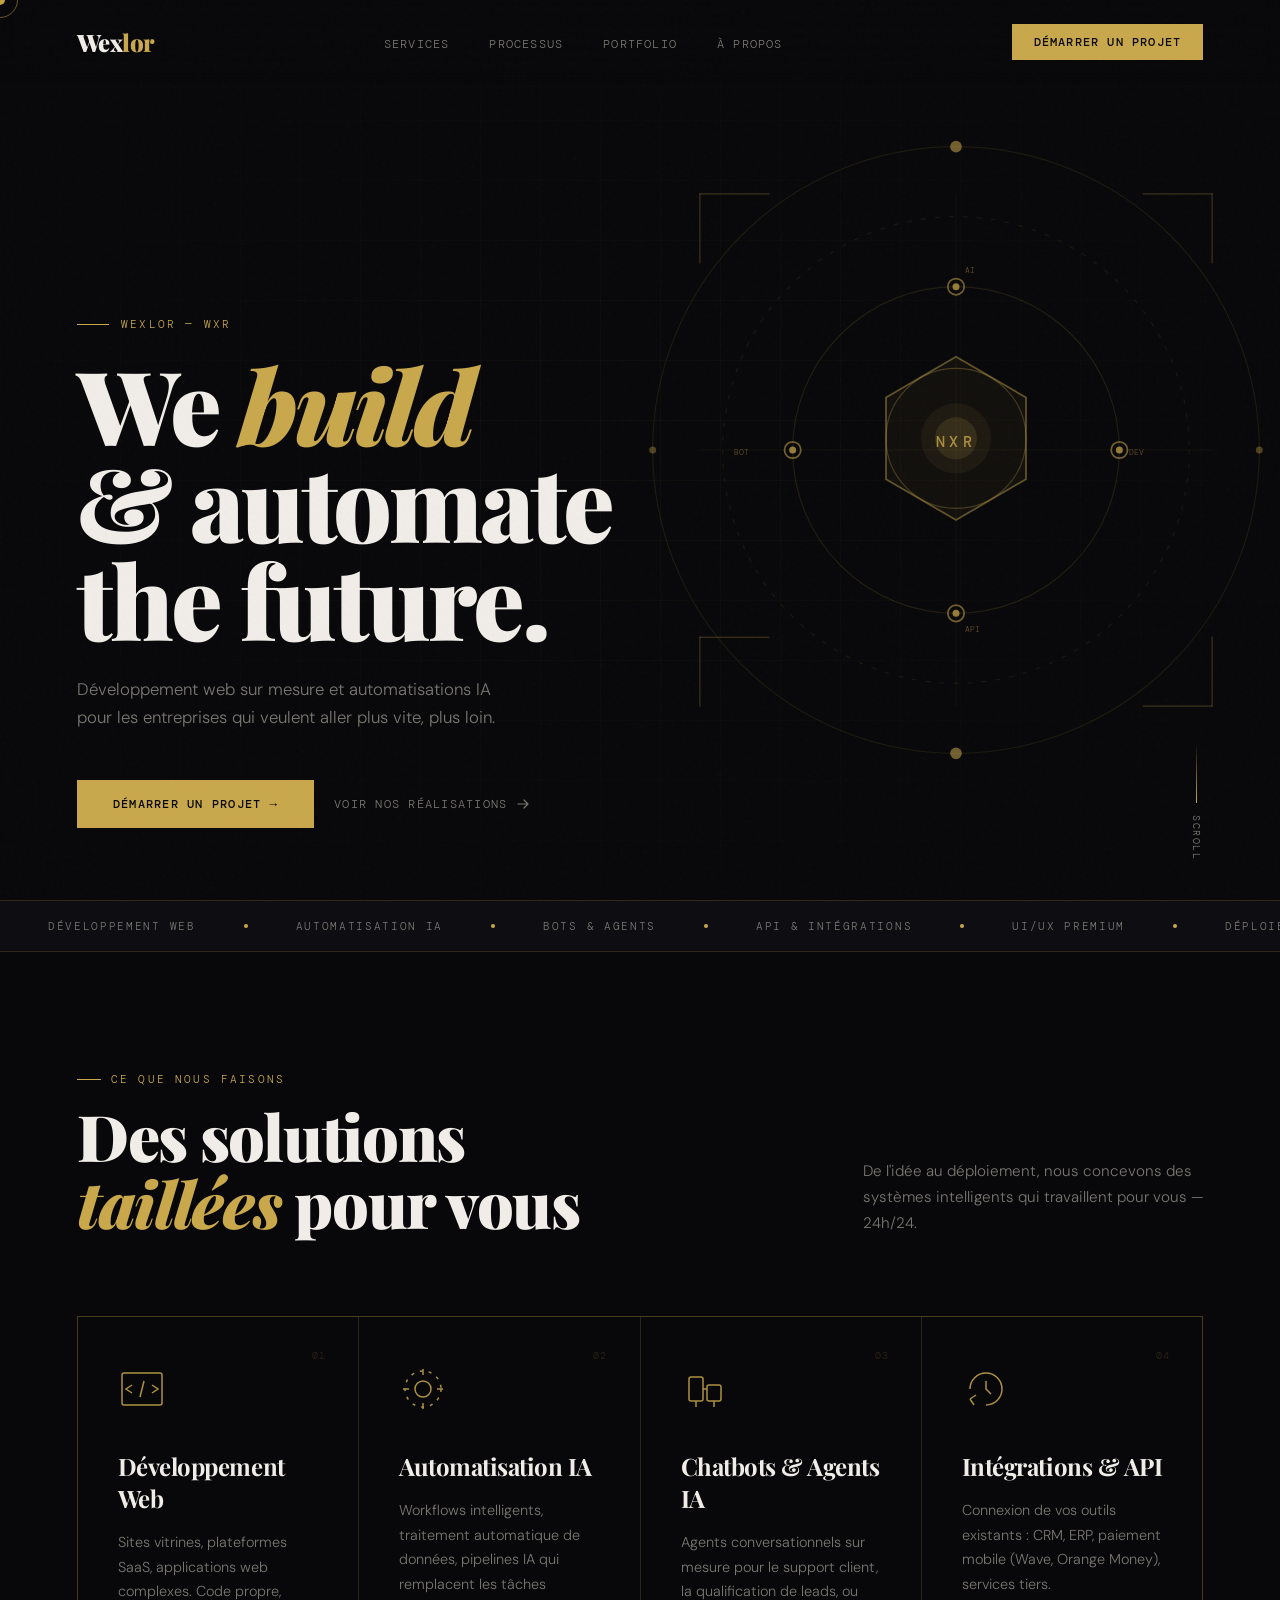
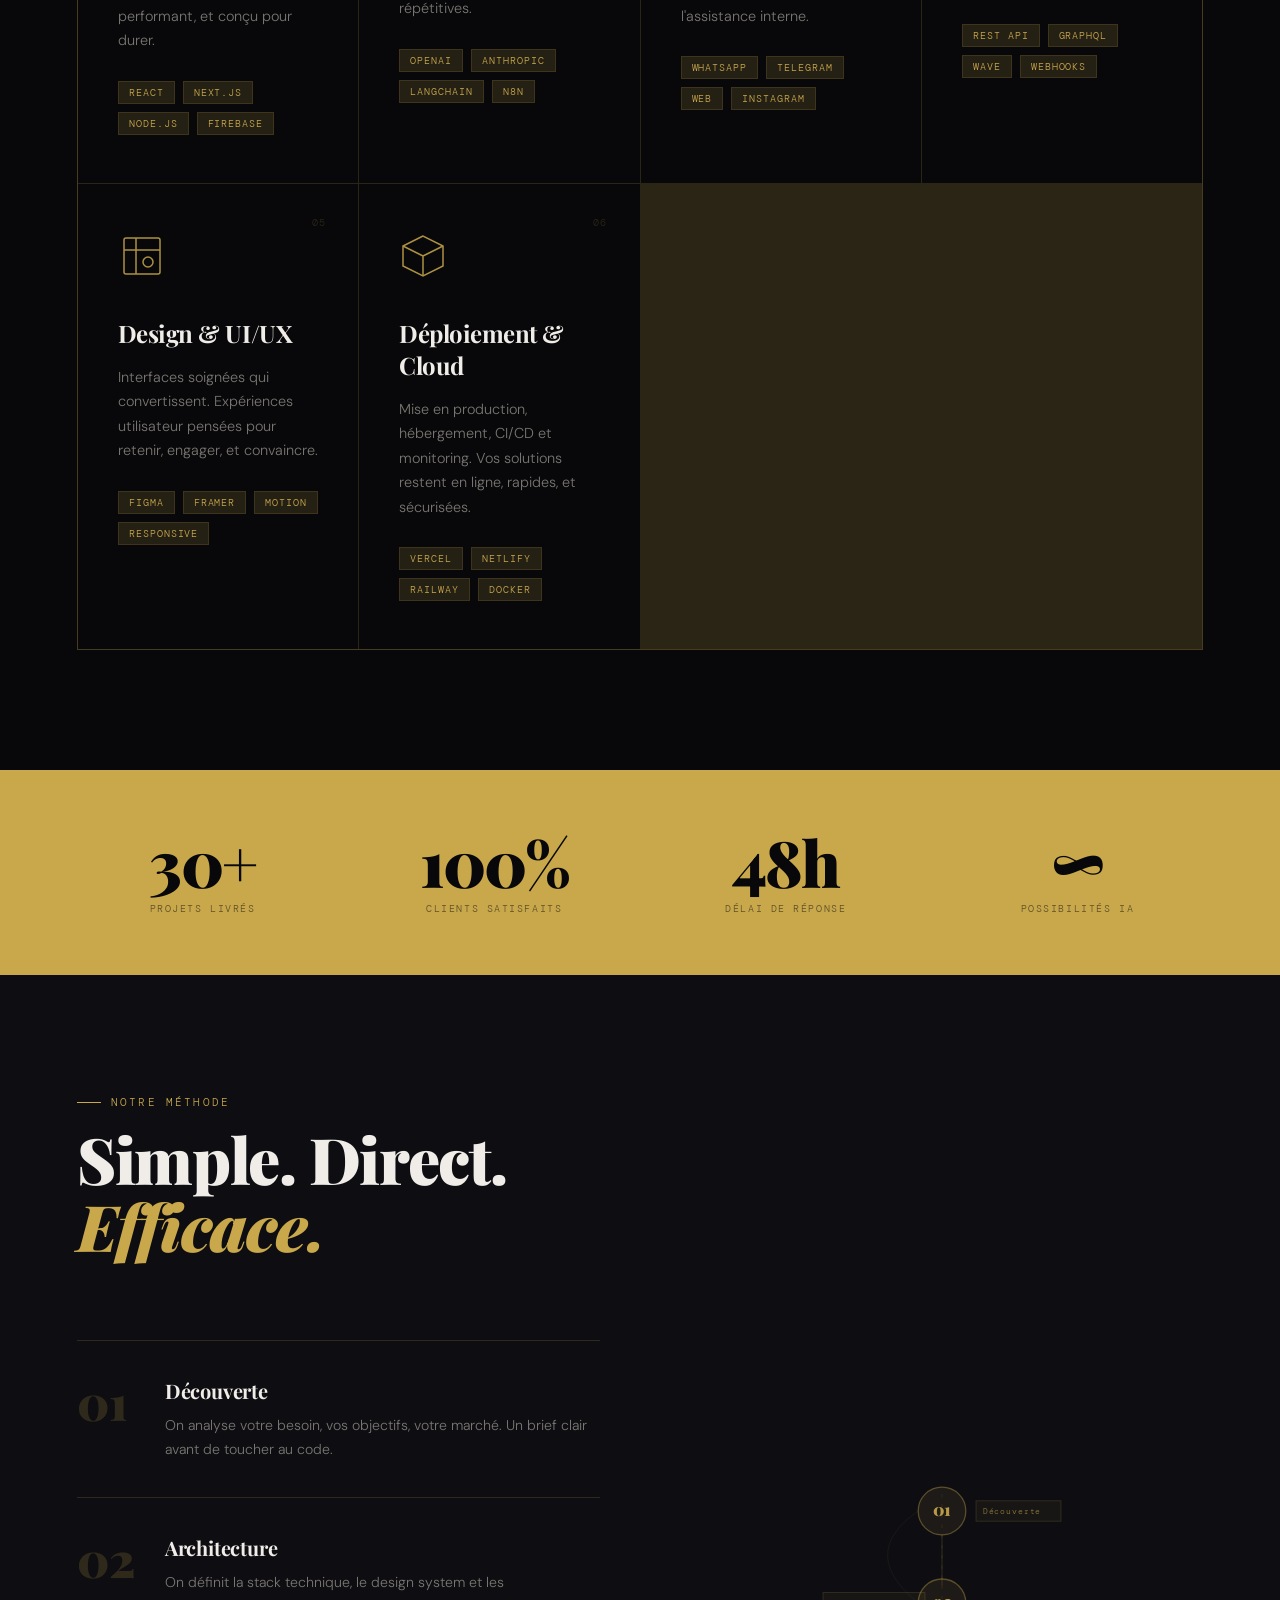
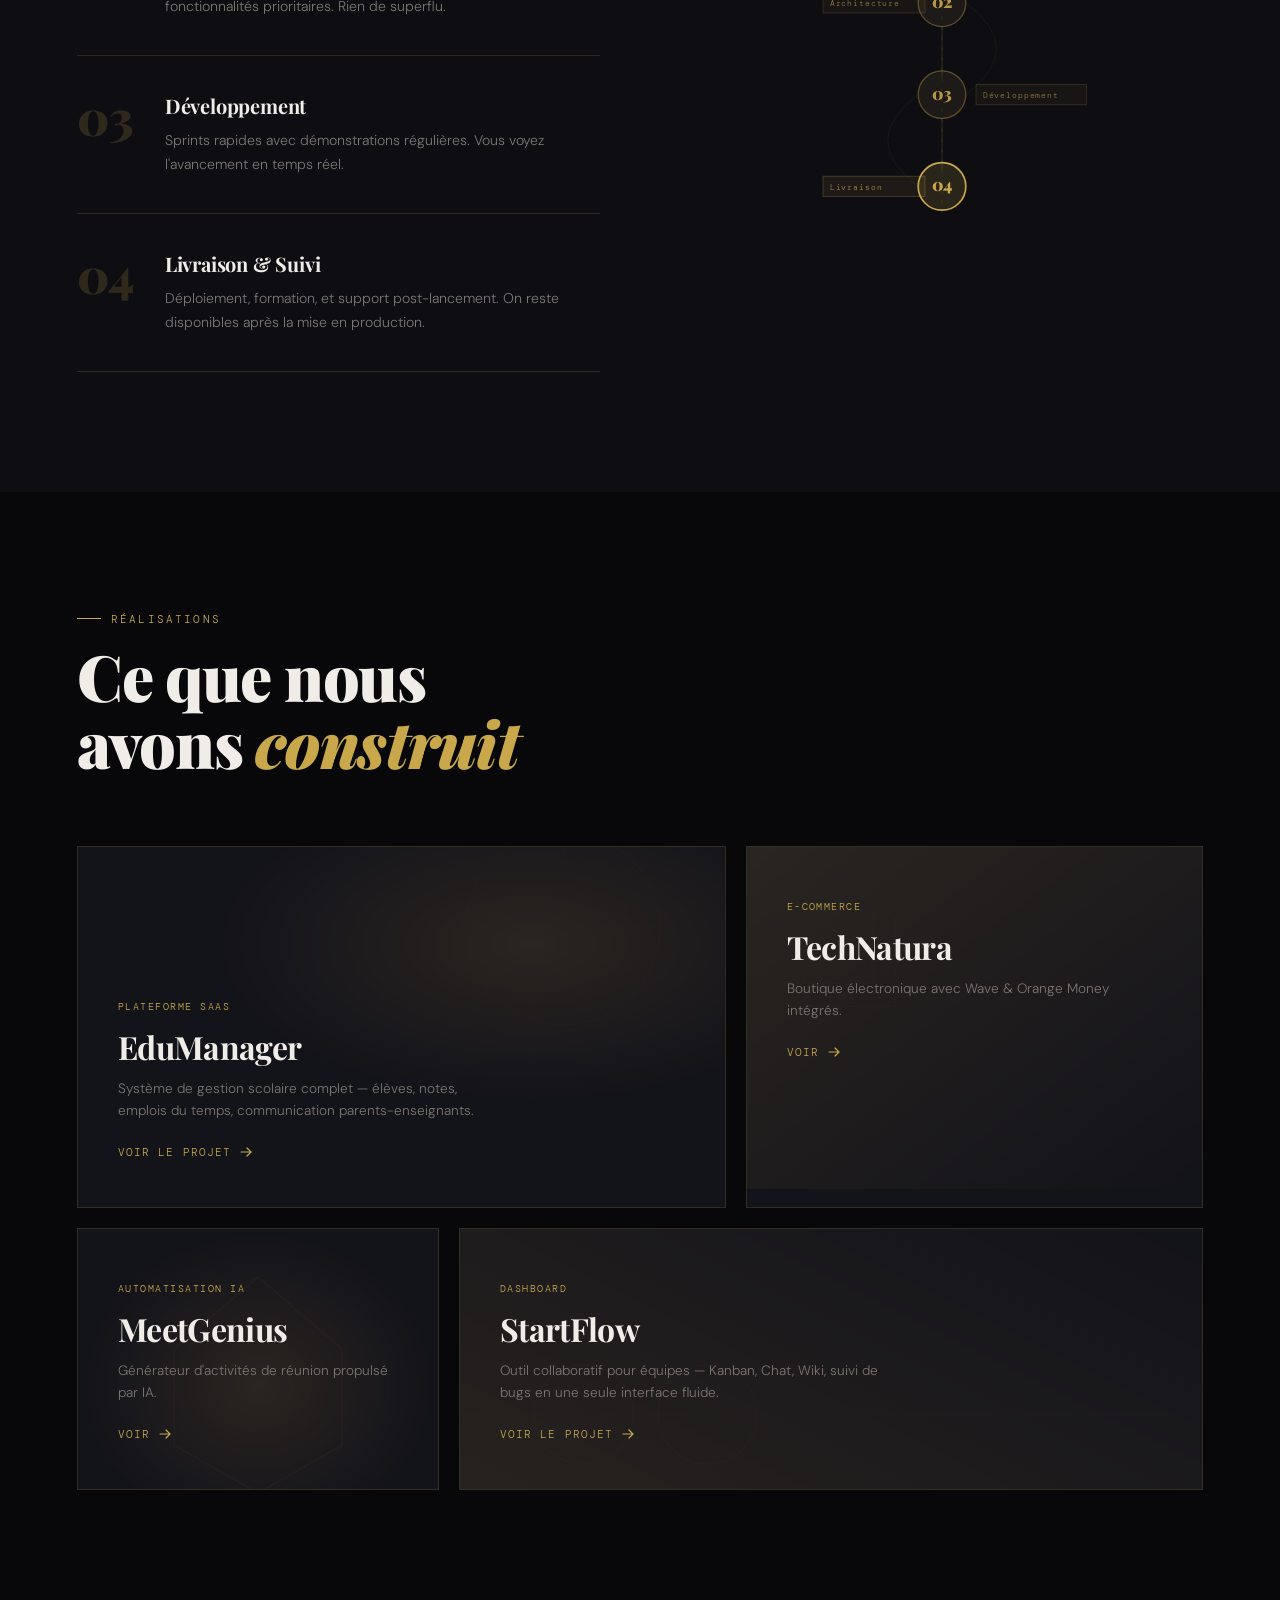
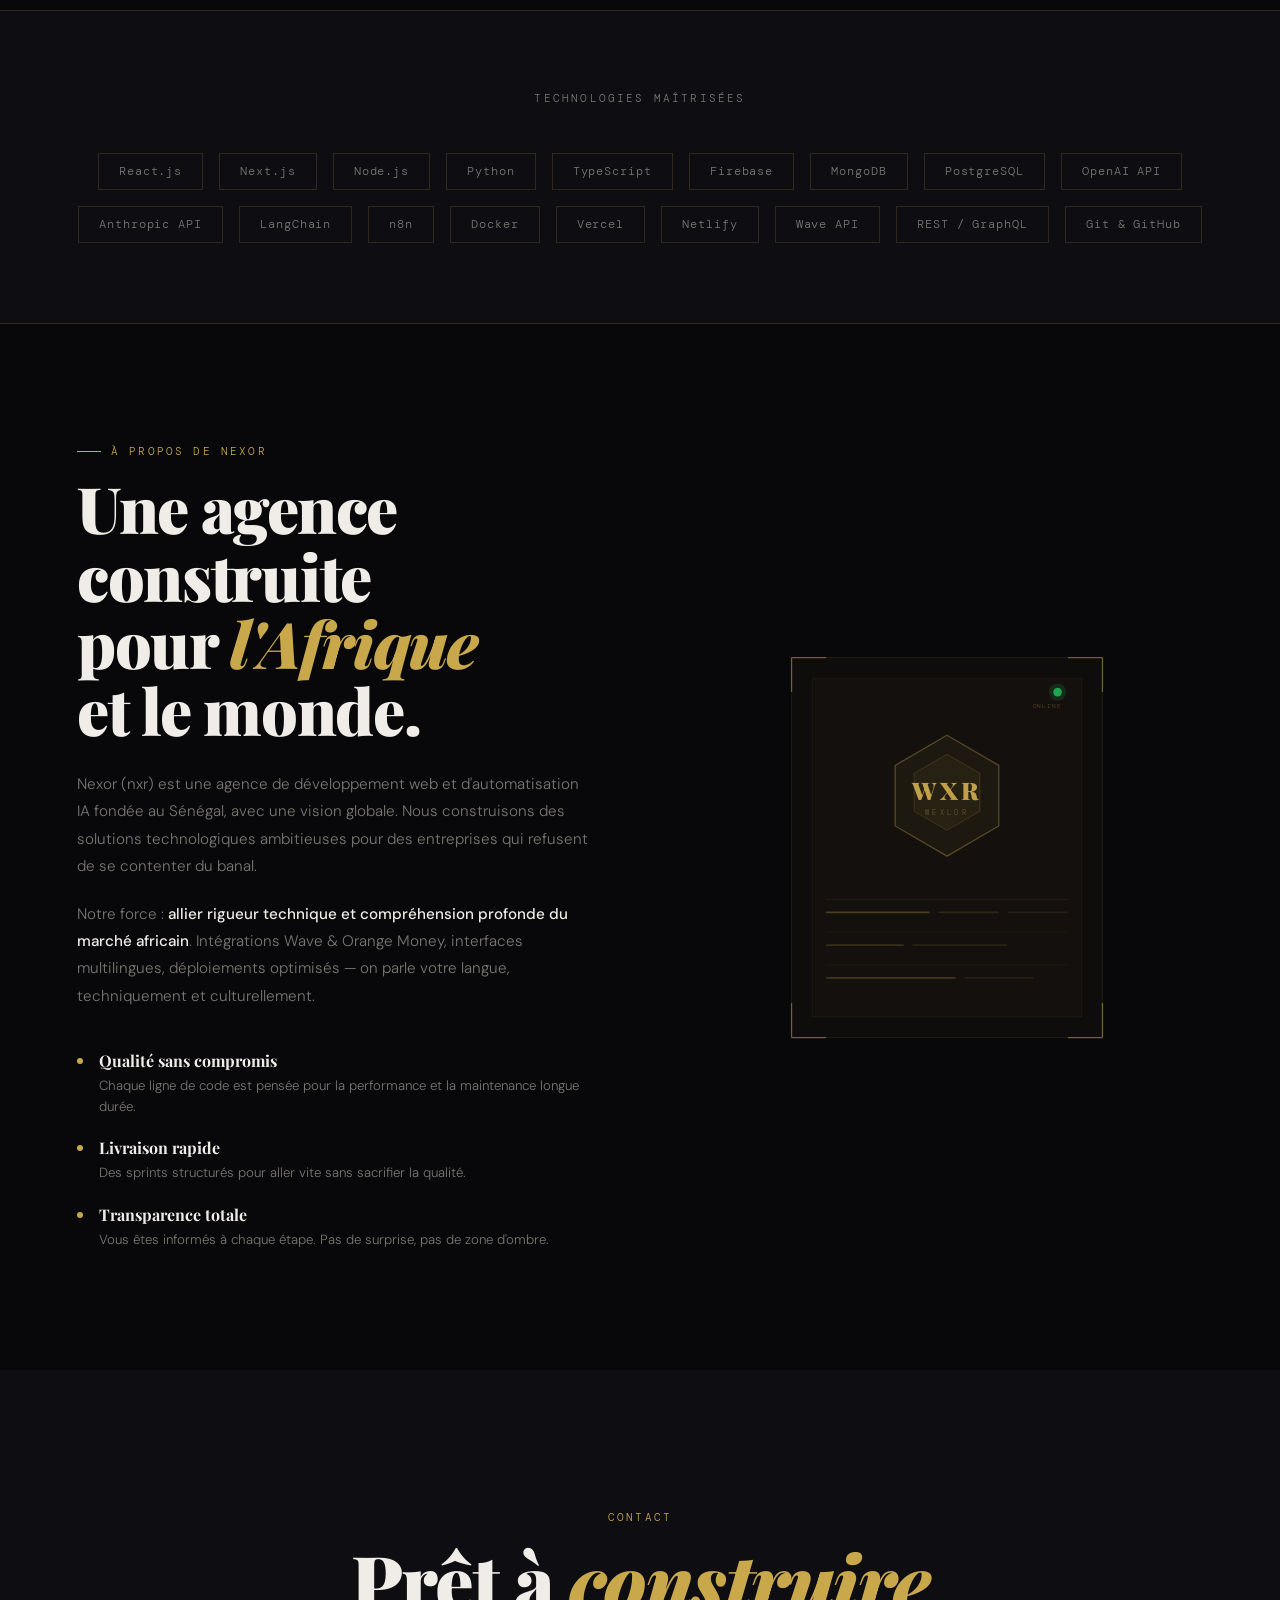
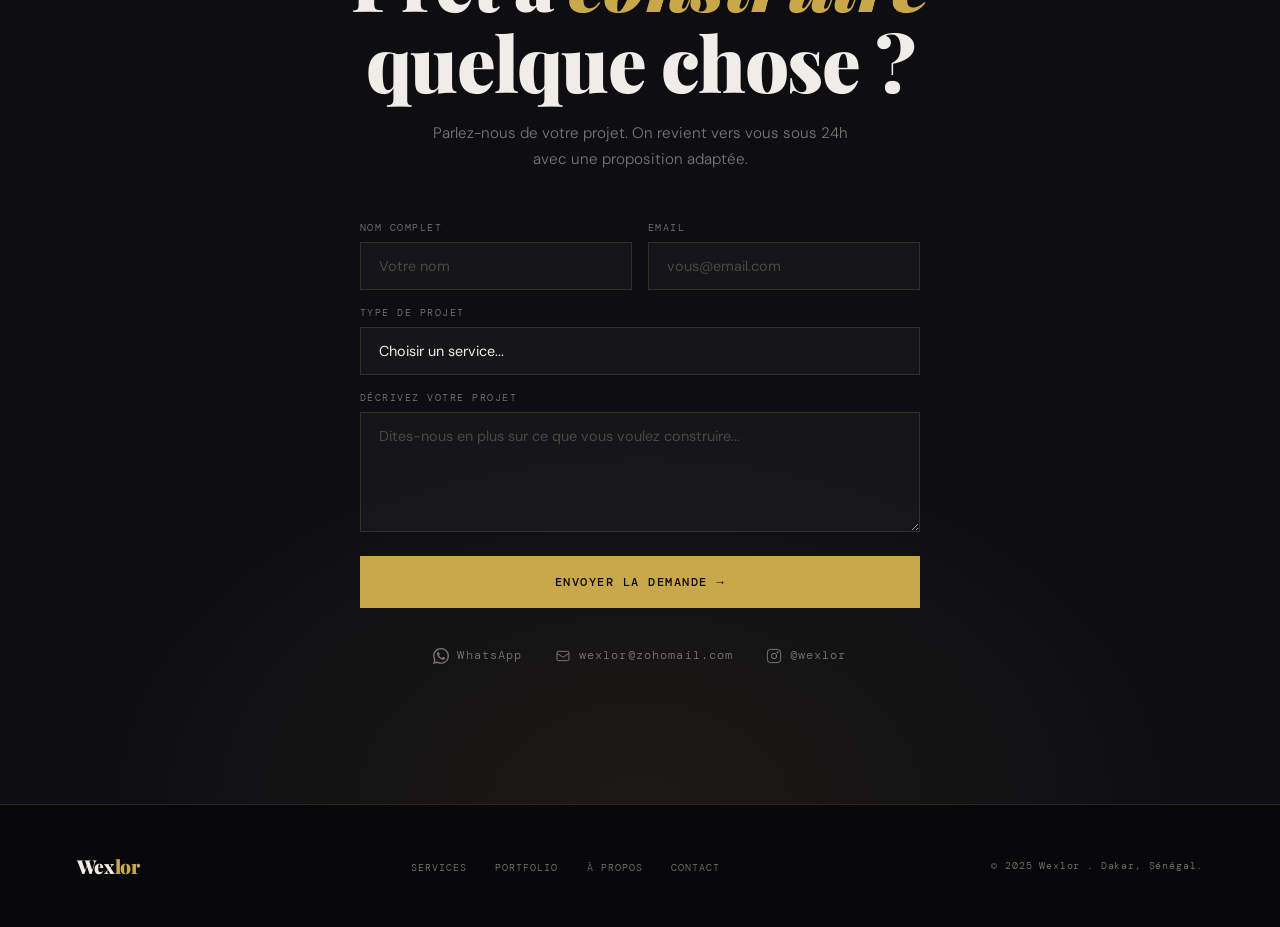
==== index.html @ 708a73fe "Rename Nexor to Wexlor throughout index.html" ====
<!DOCTYPE html>
<html lang="fr">
<head>
<meta charset="UTF-8">
<meta name="viewport" content="width=device-width, initial-scale=1.0">
<title>Wexlor — Dev & AI Automation Agency</title>
<link rel="preconnect" href="https://fonts.googleapis.com">
<link rel="preconnect" href="https://fonts.gstatic.com" crossorigin>
<link href="https://fonts.googleapis.com/css2?family=Playfair+Display:ital,wght@0,700;0,900;1,700&family=DM+Sans:wght@300;400;500&family=DM+Mono:wght@400;500&display=swap" rel="stylesheet">
<style>
  *, *::before, *::after { box-sizing: border-box; margin: 0; padding: 0; }

  :root {
    --bg: #08080a;
    --bg2: #0e0e12;
    --bg3: #13131a;
    --gold: #c9a84c;
    --gold-light: #e8c97a;
    --gold-dim: rgba(201,168,76,0.15);
    --white: #f0ede8;
    --muted: #7a7772;
    --border: rgba(201,168,76,0.18);
    --font-display: 'Playfair Display', Georgia, serif;
    --font-body: 'DM Sans', sans-serif;
    --font-mono: 'DM Mono', monospace;
  }

  html { scroll-behavior: smooth; }

  body {
    background: var(--bg);
    color: var(--white);
    font-family: var(--font-body);
    font-weight: 300;
    overflow-x: hidden;
    cursor: none;
  }

  /* CURSOR */
  .cursor {
    position: fixed;
    width: 10px; height: 10px;
    background: var(--gold);
    border-radius: 50%;
    pointer-events: none;
    z-index: 9999;
    transform: translate(-50%, -50%);
    transition: transform 0.1s ease;
    mix-blend-mode: difference;
  }
  .cursor-ring {
    position: fixed;
    width: 36px; height: 36px;
    border: 1px solid rgba(201,168,76,0.5);
    border-radius: 50%;
    pointer-events: none;
    z-index: 9998;
    transform: translate(-50%, -50%);
    transition: all 0.18s ease;
  }

  /* NOISE OVERLAY */
  body::before {
    content: '';
    position: fixed;
    inset: 0;
    background-image: url("data:image/svg+xml,%3Csvg viewBox='0 0 256 256' xmlns='http://www.w3.org/2000/svg'%3E%3Cfilter id='noise'%3E%3CfeTurbulence type='fractalNoise' baseFrequency='0.9' numOctaves='4' stitchTiles='stitch'/%3E%3C/filter%3E%3Crect width='100%25' height='100%25' filter='url(%23noise)' opacity='0.04'/%3E%3C/svg%3E");
    pointer-events: none;
    z-index: 9990;
    opacity: 0.5;
  }

  /* NAV */
  nav {
    position: fixed;
    top: 0; left: 0; right: 0;
    z-index: 1000;
    padding: 24px 6vw;
    display: flex;
    align-items: center;
    justify-content: space-between;
    background: linear-gradient(to bottom, rgba(8,8,10,0.95), transparent);
    backdrop-filter: blur(8px);
  }
  .nav-logo {
    font-family: var(--font-display);
    font-weight: 900;
    font-size: 1.5rem;
    color: var(--white);
    letter-spacing: -0.02em;
    text-decoration: none;
  }
  .nav-logo span { color: var(--gold); }
  .nav-links {
    display: flex;
    gap: 40px;
    list-style: none;
  }
  .nav-links a {
    font-family: var(--font-mono);
    font-size: 0.75rem;
    color: var(--muted);
    text-decoration: none;
    letter-spacing: 0.1em;
    text-transform: uppercase;
    transition: color 0.3s;
  }
  .nav-links a:hover { color: var(--gold); }
  .nav-cta {
    font-family: var(--font-mono);
    font-size: 0.75rem;
    letter-spacing: 0.1em;
    text-transform: uppercase;
    color: var(--bg);
    background: var(--gold);
    padding: 10px 22px;
    border: none;
    cursor: none;
    text-decoration: none;
    transition: background 0.3s, transform 0.2s;
    font-weight: 500;
  }
  .nav-cta:hover { background: var(--gold-light); transform: translateY(-1px); }

  /* HAMBURGER */
  .hamburger {
    display: none;
    flex-direction: column;
    gap: 5px;
    cursor: none;
    background: none;
    border: none;
    padding: 4px;
  }
  .hamburger span {
    display: block;
    width: 24px; height: 1px;
    background: var(--white);
    transition: all 0.3s;
  }
  .hamburger.open span:nth-child(1) { transform: translateY(6px) rotate(45deg); }
  .hamburger.open span:nth-child(2) { opacity: 0; }
  .hamburger.open span:nth-child(3) { transform: translateY(-6px) rotate(-45deg); }

  .mobile-menu {
    display: none;
    position: fixed;
    inset: 0;
    background: var(--bg);
    z-index: 999;
    flex-direction: column;
    align-items: center;
    justify-content: center;
    gap: 40px;
  }
  .mobile-menu.open { display: flex; }
  .mobile-menu a {
    font-family: var(--font-display);
    font-size: 2.5rem;
    font-weight: 700;
    color: var(--white);
    text-decoration: none;
    transition: color 0.3s;
  }
  .mobile-menu a:hover { color: var(--gold); }

  /* HERO */
  .hero {
    min-height: 100vh;
    display: flex;
    flex-direction: column;
    justify-content: flex-end;
    padding: 0 6vw 8vh;
    position: relative;
    overflow: hidden;
  }

  /* HERO GRID BACKGROUND */
  .hero-grid {
    position: absolute;
    inset: 0;
    background-image:
      linear-gradient(rgba(201,168,76,0.04) 1px, transparent 1px),
      linear-gradient(90deg, rgba(201,168,76,0.04) 1px, transparent 1px);
    background-size: 60px 60px;
    mask-image: radial-gradient(ellipse 70% 70% at 50% 50%, black 0%, transparent 100%);
  }

  /* HERO SVG ILLUSTRATION */
  .hero-illustration {
    position: absolute;
    right: -2vw;
    top: 50%;
    transform: translateY(-50%);
    width: min(55vw, 700px);
    opacity: 0.9;
    pointer-events: none;
  }

  .hero-badge {
    font-family: var(--font-mono);
    font-size: 0.7rem;
    letter-spacing: 0.2em;
    text-transform: uppercase;
    color: var(--gold);
    margin-bottom: 24px;
    display: flex;
    align-items: center;
    gap: 12px;
    opacity: 0;
    animation: fadeUp 0.8s 0.2s forwards;
  }
  .hero-badge::before {
    content: '';
    display: block;
    width: 32px;
    height: 1px;
    background: var(--gold);
  }

  .hero h1 {
    font-family: var(--font-display);
    font-size: clamp(3rem, 8vw, 7.5rem);
    font-weight: 900;
    line-height: 0.95;
    letter-spacing: -0.03em;
    max-width: 700px;
    opacity: 0;
    animation: fadeUp 0.9s 0.35s forwards;
  }
  .hero h1 em {
    font-style: italic;
    color: var(--gold);
  }

  .hero-sub {
    margin-top: 28px;
    font-size: 1.05rem;
    color: var(--muted);
    max-width: 440px;
    line-height: 1.7;
    opacity: 0;
    animation: fadeUp 0.9s 0.5s forwards;
  }

  .hero-actions {
    margin-top: 48px;
    display: flex;
    gap: 20px;
    align-items: center;
    flex-wrap: wrap;
    opacity: 0;
    animation: fadeUp 0.9s 0.65s forwards;
  }

  .btn-primary {
    font-family: var(--font-mono);
    font-size: 0.78rem;
    letter-spacing: 0.1em;
    text-transform: uppercase;
    color: var(--bg);
    background: var(--gold);
    padding: 16px 36px;
    border: none;
    cursor: none;
    text-decoration: none;
    font-weight: 500;
    transition: all 0.3s;
    position: relative;
    overflow: hidden;
  }
  .btn-primary::after {
    content: '';
    position: absolute;
    inset: 0;
    background: var(--gold-light);
    transform: translateX(-100%);
    transition: transform 0.3s;
  }
  .btn-primary:hover::after { transform: translateX(0); }
  .btn-primary span { position: relative; z-index: 1; }

  .btn-ghost {
    font-family: var(--font-mono);
    font-size: 0.78rem;
    letter-spacing: 0.1em;
    text-transform: uppercase;
    color: var(--muted);
    text-decoration: none;
    display: flex;
    align-items: center;
    gap: 8px;
    transition: color 0.3s;
  }
  .btn-ghost:hover { color: var(--white); }
  .btn-ghost svg { transition: transform 0.3s; }
  .btn-ghost:hover svg { transform: translateX(4px); }

  .hero-scroll {
    position: absolute;
    bottom: 40px;
    right: 6vw;
    font-family: var(--font-mono);
    font-size: 0.65rem;
    letter-spacing: 0.15em;
    color: var(--muted);
    text-transform: uppercase;
    writing-mode: vertical-rl;
    display: flex;
    align-items: center;
    gap: 12px;
    opacity: 0;
    animation: fadeIn 1s 1.2s forwards;
  }
  .hero-scroll::before {
    content: '';
    width: 1px;
    height: 60px;
    background: linear-gradient(to bottom, transparent, var(--gold));
    animation: growLine 1.5s 1.5s ease-out forwards;
    transform-origin: top;
    transform: scaleY(0);
  }

  /* MARQUEE */
  .marquee-wrap {
    border-top: 1px solid var(--border);
    border-bottom: 1px solid var(--border);
    overflow: hidden;
    padding: 18px 0;
    background: var(--bg2);
  }
  .marquee-track {
    display: flex;
    gap: 0;
    animation: marquee 28s linear infinite;
    width: max-content;
  }
  .marquee-item {
    font-family: var(--font-mono);
    font-size: 0.7rem;
    letter-spacing: 0.15em;
    text-transform: uppercase;
    color: var(--muted);
    padding: 0 48px;
    display: flex;
    align-items: center;
    gap: 48px;
    white-space: nowrap;
  }
  .marquee-dot {
    width: 4px; height: 4px;
    background: var(--gold);
    border-radius: 50%;
    flex-shrink: 0;
  }

  /* SECTIONS */
  section { padding: 120px 6vw; }

  .section-label {
    font-family: var(--font-mono);
    font-size: 0.68rem;
    letter-spacing: 0.2em;
    text-transform: uppercase;
    color: var(--gold);
    margin-bottom: 16px;
    display: flex;
    align-items: center;
    gap: 10px;
  }
  .section-label::before {
    content: '';
    width: 24px; height: 1px;
    background: var(--gold);
    flex-shrink: 0;
  }

  .section-title {
    font-family: var(--font-display);
    font-size: clamp(2.2rem, 5vw, 4rem);
    font-weight: 900;
    line-height: 1.05;
    letter-spacing: -0.02em;
    max-width: 600px;
  }
  .section-title em { font-style: italic; color: var(--gold); }

  /* SERVICES */
  #services { background: var(--bg); }

  .services-header {
    display: flex;
    justify-content: space-between;
    align-items: flex-end;
    flex-wrap: wrap;
    gap: 40px;
    margin-bottom: 80px;
  }
  .services-sub {
    max-width: 340px;
    color: var(--muted);
    line-height: 1.7;
    font-size: 0.95rem;
  }

  .services-grid {
    display: grid;
    grid-template-columns: repeat(auto-fit, minmax(280px, 1fr));
    gap: 1px;
    border: 1px solid var(--border);
    background: var(--border);
  }

  .service-card {
    background: var(--bg);
    padding: 48px 40px;
    position: relative;
    overflow: hidden;
    transition: background 0.4s;
    cursor: none;
  }
  .service-card::after {
    content: '';
    position: absolute;
    bottom: 0; left: 0;
    width: 0; height: 2px;
    background: var(--gold);
    transition: width 0.5s ease;
  }
  .service-card:hover { background: var(--bg2); }
  .service-card:hover::after { width: 100%; }

  .service-icon {
    width: 48px; height: 48px;
    margin-bottom: 32px;
    color: var(--gold);
    opacity: 0.85;
  }
  .service-num {
    position: absolute;
    top: 32px; right: 32px;
    font-family: var(--font-mono);
    font-size: 0.65rem;
    color: var(--border);
    letter-spacing: 0.1em;
    transition: color 0.4s;
  }
  .service-card:hover .service-num { color: var(--gold); }

  .service-card h3 {
    font-family: var(--font-display);
    font-size: 1.5rem;
    font-weight: 700;
    margin-bottom: 16px;
    letter-spacing: -0.02em;
  }
  .service-card p {
    color: var(--muted);
    font-size: 0.9rem;
    line-height: 1.7;
  }
  .service-tags {
    margin-top: 28px;
    display: flex;
    flex-wrap: wrap;
    gap: 8px;
  }
  .tag {
    font-family: var(--font-mono);
    font-size: 0.6rem;
    letter-spacing: 0.1em;
    text-transform: uppercase;
    color: var(--gold);
    border: 1px solid var(--gold-dim);
    padding: 4px 10px;
    background: var(--gold-dim);
  }

  /* PROCESS */
  #process { background: var(--bg2); }

  .process-grid {
    display: grid;
    grid-template-columns: 1fr 1fr;
    gap: 80px;
    align-items: center;
    margin-top: 80px;
  }

  .process-steps { display: flex; flex-direction: column; gap: 0; }

  .process-step {
    display: flex;
    gap: 28px;
    padding: 36px 0;
    border-bottom: 1px solid var(--border);
    cursor: none;
    transition: all 0.3s;
  }
  .process-step:first-child { border-top: 1px solid var(--border); }
  .process-step:hover .step-num { color: var(--gold); }

  .step-num {
    font-family: var(--font-display);
    font-size: 3rem;
    font-weight: 900;
    color: var(--border);
    line-height: 1;
    flex-shrink: 0;
    transition: color 0.4s;
    width: 60px;
  }
  .step-content h4 {
    font-family: var(--font-display);
    font-size: 1.25rem;
    font-weight: 700;
    margin-bottom: 10px;
    letter-spacing: -0.01em;
  }
  .step-content p {
    color: var(--muted);
    font-size: 0.88rem;
    line-height: 1.7;
  }

  .process-visual {
    position: relative;
    display: flex;
    align-items: center;
    justify-content: center;
    height: 500px;
  }

  /* STATS */
  .stats-bar {
    background: var(--gold);
    padding: 60px 6vw;
    display: grid;
    grid-template-columns: repeat(4, 1fr);
    gap: 40px;
  }
  .stat-item { text-align: center; }
  .stat-num {
    font-family: var(--font-display);
    font-size: clamp(2.5rem, 5vw, 4rem);
    font-weight: 900;
    color: var(--bg);
    line-height: 1;
    letter-spacing: -0.03em;
  }
  .stat-label {
    font-family: var(--font-mono);
    font-size: 0.65rem;
    letter-spacing: 0.15em;
    text-transform: uppercase;
    color: rgba(8,8,10,0.55);
    margin-top: 8px;
  }

  /* PORTFOLIO */
  #portfolio { background: var(--bg); }

  .portfolio-grid {
    display: grid;
    grid-template-columns: repeat(12, 1fr);
    grid-template-rows: auto;
    gap: 20px;
    margin-top: 70px;
  }

  .proj {
    position: relative;
    overflow: hidden;
    cursor: none;
    background: var(--bg3);
    border: 1px solid var(--border);
  }
  .proj:nth-child(1) { grid-column: 1 / 8; grid-row: 1; }
  .proj:nth-child(2) { grid-column: 8 / 13; grid-row: 1; }
  .proj:nth-child(3) { grid-column: 1 / 5; grid-row: 2; }
  .proj:nth-child(4) { grid-column: 5 / 13; grid-row: 2; }

  .proj-inner {
    padding: 48px 40px;
    min-height: 260px;
    display: flex;
    flex-direction: column;
    justify-content: flex-end;
    position: relative;
    z-index: 1;
  }
  .proj:nth-child(1) .proj-inner { min-height: 360px; }

  .proj-bg {
    position: absolute;
    inset: 0;
    opacity: 0.12;
    transition: opacity 0.5s, transform 0.5s;
  }
  .proj:hover .proj-bg { opacity: 0.22; transform: scale(1.04); }

  .proj-cat {
    font-family: var(--font-mono);
    font-size: 0.62rem;
    letter-spacing: 0.15em;
    text-transform: uppercase;
    color: var(--gold);
    margin-bottom: 12px;
  }
  .proj h3 {
    font-family: var(--font-display);
    font-size: clamp(1.3rem, 2.5vw, 2rem);
    font-weight: 700;
    letter-spacing: -0.02em;
    margin-bottom: 10px;
  }
  .proj p {
    color: var(--muted);
    font-size: 0.85rem;
    line-height: 1.6;
    max-width: 380px;
  }
  .proj-link {
    margin-top: 24px;
    display: inline-flex;
    align-items: center;
    gap: 8px;
    font-family: var(--font-mono);
    font-size: 0.68rem;
    letter-spacing: 0.1em;
    text-transform: uppercase;
    color: var(--gold);
    text-decoration: none;
    transition: gap 0.3s;
  }
  .proj:hover .proj-link { gap: 14px; }

  /* TECH STACK */
  .tech-section {
    background: var(--bg2);
    padding: 80px 6vw;
    border-top: 1px solid var(--border);
    border-bottom: 1px solid var(--border);
  }
  .tech-title {
    font-family: var(--font-mono);
    font-size: 0.68rem;
    letter-spacing: 0.2em;
    text-transform: uppercase;
    color: var(--muted);
    text-align: center;
    margin-bottom: 48px;
  }
  .tech-logos {
    display: flex;
    flex-wrap: wrap;
    gap: 16px;
    justify-content: center;
    align-items: center;
  }
  .tech-pill {
    font-family: var(--font-mono);
    font-size: 0.72rem;
    letter-spacing: 0.08em;
    color: var(--muted);
    border: 1px solid var(--border);
    padding: 10px 20px;
    transition: all 0.3s;
    cursor: none;
  }
  .tech-pill:hover {
    border-color: var(--gold);
    color: var(--gold);
    background: var(--gold-dim);
  }

  /* ABOUT */
  #about {
    background: var(--bg);
    display: grid;
    grid-template-columns: 1fr 1fr;
    gap: 100px;
    align-items: center;
  }

  .about-text .section-title { margin-bottom: 28px; }
  .about-text p {
    color: var(--muted);
    font-size: 0.95rem;
    line-height: 1.8;
    margin-bottom: 20px;
  }
  .about-text p strong { color: var(--white); font-weight: 500; }

  .about-values {
    margin-top: 40px;
    display: flex;
    flex-direction: column;
    gap: 20px;
  }
  .value-item {
    display: flex;
    gap: 16px;
    align-items: flex-start;
  }
  .value-dot {
    width: 6px; height: 6px;
    background: var(--gold);
    border-radius: 50%;
    flex-shrink: 0;
    margin-top: 8px;
  }
  .value-text h5 {
    font-family: var(--font-display);
    font-size: 1rem;
    font-weight: 700;
    margin-bottom: 4px;
  }
  .value-text p {
    font-size: 0.83rem;
    color: var(--muted);
    line-height: 1.6;
    margin: 0;
  }

  /* CONTACT */
  #contact {
    background: var(--bg2);
    text-align: center;
    padding: 140px 6vw;
    position: relative;
    overflow: hidden;
  }
  .contact-bg {
    position: absolute;
    inset: 0;
    background: radial-gradient(ellipse 60% 50% at 50% 100%, rgba(201,168,76,0.08) 0%, transparent 70%);
    pointer-events: none;
  }

  #contact .section-label { justify-content: center; }
  #contact .section-label::before { display: none; }

  #contact .section-title {
    max-width: 700px;
    margin: 0 auto 20px;
    font-size: clamp(2.5rem, 6vw, 5rem);
  }
  #contact p {
    color: var(--muted);
    max-width: 420px;
    margin: 0 auto 48px;
    line-height: 1.7;
    font-size: 0.95rem;
  }

  .contact-form {
    max-width: 560px;
    margin: 0 auto;
    display: flex;
    flex-direction: column;
    gap: 16px;
    position: relative;
    z-index: 1;
  }
  .form-row { display: grid; grid-template-columns: 1fr 1fr; gap: 16px; }
  .form-field {
    display: flex;
    flex-direction: column;
    gap: 8px;
    text-align: left;
  }
  .form-field label {
    font-family: var(--font-mono);
    font-size: 0.62rem;
    letter-spacing: 0.15em;
    text-transform: uppercase;
    color: var(--muted);
  }
  .form-field input, .form-field select, .form-field textarea {
    background: rgba(255,255,255,0.03);
    border: 1px solid var(--border);
    color: var(--white);
    padding: 14px 18px;
    font-family: var(--font-body);
    font-size: 0.9rem;
    outline: none;
    transition: border-color 0.3s, background 0.3s;
    cursor: none;
    -webkit-appearance: none;
  }
  .form-field input::placeholder, .form-field textarea::placeholder {
    color: rgba(122,119,114,0.5);
  }
  .form-field input:focus, .form-field textarea:focus, .form-field select:focus {
    border-color: var(--gold);
    background: rgba(201,168,76,0.04);
  }
  .form-field select option { background: var(--bg2); }
  .form-field textarea { resize: vertical; min-height: 120px; }
  .form-submit {
    font-family: var(--font-mono);
    font-size: 0.78rem;
    letter-spacing: 0.12em;
    text-transform: uppercase;
    color: var(--bg);
    background: var(--gold);
    border: none;
    padding: 18px 40px;
    cursor: none;
    font-weight: 500;
    transition: background 0.3s, transform 0.2s;
    width: 100%;
    margin-top: 8px;
  }
  .form-submit:hover { background: var(--gold-light); transform: translateY(-2px); }

  .contact-alts {
    margin-top: 40px;
    display: flex;
    gap: 32px;
    justify-content: center;
    flex-wrap: wrap;
    position: relative;
    z-index: 1;
  }
  .contact-alt {
    font-family: var(--font-mono);
    font-size: 0.72rem;
    letter-spacing: 0.1em;
    color: var(--muted);
    text-decoration: none;
    display: flex;
    align-items: center;
    gap: 8px;
    transition: color 0.3s;
  }
  .contact-alt:hover { color: var(--gold); }

  /* FOOTER */
  footer {
    background: var(--bg);
    border-top: 1px solid var(--border);
    padding: 48px 6vw;
    display: flex;
    justify-content: space-between;
    align-items: center;
    flex-wrap: wrap;
    gap: 24px;
  }
  .footer-logo {
    font-family: var(--font-display);
    font-size: 1.2rem;
    font-weight: 900;
    color: var(--white);
    letter-spacing: -0.02em;
  }
  .footer-logo span { color: var(--gold); }
  .footer-copy {
    font-family: var(--font-mono);
    font-size: 0.65rem;
    color: var(--muted);
    letter-spacing: 0.08em;
  }
  .footer-links {
    display: flex;
    gap: 28px;
    list-style: none;
  }
  .footer-links a {
    font-family: var(--font-mono);
    font-size: 0.65rem;
    letter-spacing: 0.1em;
    text-transform: uppercase;
    color: var(--muted);
    text-decoration: none;
    transition: color 0.3s;
  }
  .footer-links a:hover { color: var(--gold); }

  /* ANIMATIONS */
  @keyframes fadeUp {
    from { opacity: 0; transform: translateY(24px); }
    to { opacity: 1; transform: translateY(0); }
  }
  @keyframes fadeIn {
    from { opacity: 0; }
    to { opacity: 1; }
  }
  @keyframes marquee {
    from { transform: translateX(0); }
    to { transform: translateX(-50%); }
  }
  @keyframes growLine {
    to { transform: scaleY(1); }
  }
  @keyframes rotate {
    to { transform: rotate(360deg); }
  }
  @keyframes float {
    0%, 100% { transform: translateY(0px); }
    50% { transform: translateY(-16px); }
  }
  @keyframes pulse-ring {
    0% { transform: scale(0.9); opacity: 0.8; }
    70% { transform: scale(1.15); opacity: 0; }
    100% { transform: scale(0.9); opacity: 0; }
  }

  /* SCROLL REVEAL */
  .reveal {
    opacity: 0;
    transform: translateY(30px);
    transition: opacity 0.7s ease, transform 0.7s ease;
  }
  .reveal.visible {
    opacity: 1;
    transform: translateY(0);
  }

  /* RESPONSIVE */
  @media (max-width: 1024px) {
    .process-grid { grid-template-columns: 1fr; }
    .process-visual { display: none; }
    #about { grid-template-columns: 1fr; gap: 60px; padding: 80px 6vw; }
    .proj:nth-child(1) { grid-column: 1 / -1; }
    .proj:nth-child(2) { grid-column: 1 / -1; }
    .proj:nth-child(3) { grid-column: 1 / -1; }
    .proj:nth-child(4) { grid-column: 1 / -1; }
    .stats-bar { grid-template-columns: repeat(2, 1fr); }
  }

  @media (max-width: 768px) {
    nav { padding: 20px 5vw; }
    .nav-links, .nav-cta { display: none; }
    .hamburger { display: flex; }
    .hero { padding: 0 5vw 10vh; }
    .hero-illustration { opacity: 0.15; width: 90vw; right: -20vw; }
    .hero h1 { font-size: clamp(2.8rem, 12vw, 5rem); }
    section { padding: 80px 5vw; }
    .services-header { flex-direction: column; }
    .form-row { grid-template-columns: 1fr; }
    .stats-bar { grid-template-columns: repeat(2, 1fr); padding: 40px 5vw; }
    footer { flex-direction: column; text-align: center; }
    .footer-links { flex-wrap: wrap; justify-content: center; }
    body { cursor: auto; }
    .cursor, .cursor-ring { display: none; }
  }

  @media (max-width: 480px) {
    .hero h1 { font-size: 2.6rem; }
    .stats-bar { grid-template-columns: 1fr 1fr; }
    .hero-actions { flex-direction: column; align-items: flex-start; }
  }
</style>
</head>
<body>

<!-- CURSOR -->
<div class="cursor" id="cursor"></div>
<div class="cursor-ring" id="cursorRing"></div>

<!-- NAV -->
<nav>
  <a href="#" class="nav-logo">Wex<span>lor</span></a>
  <ul class="nav-links">
    <li><a href="#services">Services</a></li>
    <li><a href="#process">Processus</a></li>
    <li><a href="#portfolio">Portfolio</a></li>
    <li><a href="#about">À propos</a></li>
  </ul>
  <a href="#contact" class="nav-cta">Démarrer un projet</a>
  <button class="hamburger" id="hamburger" aria-label="Menu">
    <span></span><span></span><span></span>
  </button>
</nav>

<!-- MOBILE MENU -->
<div class="mobile-menu" id="mobileMenu">
  <a href="#services" class="mobile-link">Services</a>
  <a href="#process" class="mobile-link">Processus</a>
  <a href="#portfolio" class="mobile-link">Portfolio</a>
  <a href="#about" class="mobile-link">À propos</a>
  <a href="#contact" class="mobile-link">Contact</a>
</div>

<!-- HERO -->
<section class="hero">
  <div class="hero-grid"></div>

  <!-- HERO SVG ILLUSTRATION -->
  <svg class="hero-illustration" viewBox="0 0 600 600" fill="none" xmlns="http://www.w3.org/2000/svg">
    <!-- Outer ring -->
    <circle cx="300" cy="300" r="260" stroke="rgba(201,168,76,0.12)" stroke-width="1"/>
    <circle cx="300" cy="300" r="200" stroke="rgba(201,168,76,0.1)" stroke-width="1" stroke-dasharray="4 8"/>
    <circle cx="300" cy="300" r="140" stroke="rgba(201,168,76,0.15)" stroke-width="1"/>

    <!-- Rotating outer ring -->
    <g style="transform-origin:300px 300px; animation: rotate 40s linear infinite;">
      <circle cx="300" cy="40" r="5" fill="rgba(201,168,76,0.6)"/>
      <circle cx="560" cy="300" r="3" fill="rgba(201,168,76,0.4)"/>
      <circle cx="300" cy="560" r="5" fill="rgba(201,168,76,0.6)"/>
      <circle cx="40" cy="300" r="3" fill="rgba(201,168,76,0.4)"/>
    </g>

    <!-- Inner floating elements -->
    <g style="animation: float 4s ease-in-out infinite;">
      <!-- Central hexagon -->
      <polygon points="300,220 360,255 360,325 300,360 240,325 240,255" fill="rgba(201,168,76,0.06)" stroke="rgba(201,168,76,0.5)" stroke-width="1.5"/>
      <!-- Inner glow -->
      <circle cx="300" cy="290" r="30" fill="rgba(201,168,76,0.08)"/>
      <circle cx="300" cy="290" r="18" fill="rgba(201,168,76,0.15)"/>
      <!-- NXR text -->
      <text x="300" y="297" text-anchor="middle" fill="rgba(201,168,76,0.9)" font-family="'DM Mono', monospace" font-size="13" letter-spacing="4" font-weight="500">NXR</text>
    </g>

    <!-- Orbit nodes -->
    <g style="transform-origin:300px 300px; animation: rotate 20s linear infinite reverse;">
      <circle cx="300" cy="160" r="7" fill="none" stroke="rgba(201,168,76,0.6)" stroke-width="1.5"/>
      <circle cx="300" cy="160" r="3" fill="rgba(201,168,76,0.8)"/>
      <circle cx="440" cy="300" r="7" fill="none" stroke="rgba(201,168,76,0.6)" stroke-width="1.5"/>
      <circle cx="440" cy="300" r="3" fill="rgba(201,168,76,0.8)"/>
      <circle cx="300" cy="440" r="7" fill="none" stroke="rgba(201,168,76,0.6)" stroke-width="1.5"/>
      <circle cx="300" cy="440" r="3" fill="rgba(201,168,76,0.8)"/>
      <circle cx="160" cy="300" r="7" fill="none" stroke="rgba(201,168,76,0.6)" stroke-width="1.5"/>
      <circle cx="160" cy="300" r="3" fill="rgba(201,168,76,0.8)"/>
    </g>

    <!-- Grid lines -->
    <line x1="300" y1="80" x2="300" y2="520" stroke="rgba(201,168,76,0.06)" stroke-width="1"/>
    <line x1="80" y1="300" x2="520" y2="300" stroke="rgba(201,168,76,0.06)" stroke-width="1"/>

    <!-- Corner tech elements -->
    <rect x="80" y="80" width="60" height="1" fill="rgba(201,168,76,0.3)"/>
    <rect x="80" y="80" width="1" height="60" fill="rgba(201,168,76,0.3)"/>
    <rect x="460" y="80" width="60" height="1" fill="rgba(201,168,76,0.3)"/>
    <rect x="519" y="80" width="1" height="60" fill="rgba(201,168,76,0.3)"/>
    <rect x="80" y="460" width="60" height="1" fill="rgba(201,168,76,0.3)"/>
    <rect x="80" y="460" width="1" height="60" fill="rgba(201,168,76,0.3)"/>
    <rect x="460" y="519" width="60" height="1" fill="rgba(201,168,76,0.3)"/>
    <rect x="519" y="460" width="1" height="60" fill="rgba(201,168,76,0.3)"/>

    <!-- Pulse rings -->
    <circle cx="300" cy="290" r="60" fill="none" stroke="rgba(201,168,76,0.2)" stroke-width="1" style="animation: pulse-ring 3s ease-out infinite;"/>
    <circle cx="300" cy="290" r="60" fill="none" stroke="rgba(201,168,76,0.15)" stroke-width="1" style="animation: pulse-ring 3s ease-out infinite 1s;"/>

    <!-- Data points around orbit -->
    <text x="308" y="148" fill="rgba(201,168,76,0.5)" font-family="'DM Mono', monospace" font-size="7">AI</text>
    <text x="448" y="304" fill="rgba(201,168,76,0.5)" font-family="'DM Mono', monospace" font-size="7">DEV</text>
    <text x="308" y="456" fill="rgba(201,168,76,0.5)" font-family="'DM Mono', monospace" font-size="7">API</text>
    <text x="110" y="304" fill="rgba(201,168,76,0.5)" font-family="'DM Mono', monospace" font-size="7">BOT</text>
  </svg>

  <div class="hero-badge">Wexlor — wxr</div>
  <h1>We <em>build</em><br>& automate<br>the future.</h1>
  <p class="hero-sub">Développement web sur mesure et automatisations IA pour les entreprises qui veulent aller plus vite, plus loin.</p>
  <div class="hero-actions">
    <a href="#contact" class="btn-primary"><span>Démarrer un projet →</span></a>
    <a href="#portfolio" class="btn-ghost">
      Voir nos réalisations
      <svg width="16" height="16" viewBox="0 0 16 16" fill="none"><path d="M3 8h10M9 4l4 4-4 4" stroke="currentColor" stroke-width="1.2" stroke-linecap="round"/></svg>
    </a>
  </div>

  <div class="hero-scroll">Scroll</div>
</section>

<!-- MARQUEE -->
<div class="marquee-wrap">
  <div class="marquee-track">
    <div class="marquee-item">Développement Web<span class="marquee-dot"></span>Automatisation IA<span class="marquee-dot"></span>Bots & Agents<span class="marquee-dot"></span>API & Intégrations<span class="marquee-dot"></span>UI/UX Premium<span class="marquee-dot"></span>Déploiement Cloud<span class="marquee-dot"></span>Apps Mobile<span class="marquee-dot"></span>SaaS sur mesure<span class="marquee-dot"></span></div>
    <div class="marquee-item">Développement Web<span class="marquee-dot"></span>Automatisation IA<span class="marquee-dot"></span>Bots & Agents<span class="marquee-dot"></span>API & Intégrations<span class="marquee-dot"></span>UI/UX Premium<span class="marquee-dot"></span>Déploiement Cloud<span class="marquee-dot"></span>Apps Mobile<span class="marquee-dot"></span>SaaS sur mesure<span class="marquee-dot"></span></div>
  </div>
</div>

<!-- SERVICES -->
<section id="services">
  <div class="services-header reveal">
    <div>
      <div class="section-label">Ce que nous faisons</div>
      <h2 class="section-title">Des solutions<br><em>taillées</em> pour vous</h2>
    </div>
    <p class="services-sub">De l'idée au déploiement, nous concevons des systèmes intelligents qui travaillent pour vous — 24h/24.</p>
  </div>

  <div class="services-grid">
    <!-- Service 1 -->
    <div class="service-card reveal">
      <span class="service-num">01</span>
      <svg class="service-icon" viewBox="0 0 48 48" fill="none" stroke="currentColor" stroke-width="1.5">
        <rect x="4" y="8" width="40" height="32" rx="2"/>
        <path d="M14 20l-6 4 6 4M34 20l6 4-6 4M22 32l4-16"/>
      </svg>
      <h3>Développement Web</h3>
      <p>Sites vitrines, plateformes SaaS, applications web complexes. Code propre, performant, et conçu pour durer.</p>
      <div class="service-tags">
        <span class="tag">React</span>
        <span class="tag">Next.js</span>
        <span class="tag">Node.js</span>
        <span class="tag">Firebase</span>
      </div>
    </div>

    <!-- Service 2 -->
    <div class="service-card reveal">
      <span class="service-num">02</span>
      <svg class="service-icon" viewBox="0 0 48 48" fill="none" stroke="currentColor" stroke-width="1.5">
        <circle cx="24" cy="24" r="8"/>
        <path d="M24 4v6M24 38v6M44 24h-6M10 24H4"/>
        <circle cx="24" cy="24" r="18" stroke-dasharray="3 6"/>
      </svg>
      <h3>Automatisation IA</h3>
      <p>Workflows intelligents, traitement automatique de données, pipelines IA qui remplacent les tâches répétitives.</p>
      <div class="service-tags">
        <span class="tag">OpenAI</span>
        <span class="tag">Anthropic</span>
        <span class="tag">LangChain</span>
        <span class="tag">n8n</span>
      </div>
    </div>

    <!-- Service 3 -->
    <div class="service-card reveal">
      <span class="service-num">03</span>
      <svg class="service-icon" viewBox="0 0 48 48" fill="none" stroke="currentColor" stroke-width="1.5">
        <rect x="8" y="12" width="14" height="24" rx="2"/>
        <rect x="26" y="20" width="14" height="16" rx="2"/>
        <path d="M22 24h4M15 36v6M33 36v6"/>
      </svg>
      <h3>Chatbots & Agents IA</h3>
      <p>Agents conversationnels sur mesure pour le support client, la qualification de leads, ou l'assistance interne.</p>
      <div class="service-tags">
        <span class="tag">WhatsApp</span>
        <span class="tag">Telegram</span>
        <span class="tag">Web</span>
        <span class="tag">Instagram</span>
      </div>
    </div>

    <!-- Service 4 -->
    <div class="service-card reveal">
      <span class="service-num">04</span>
      <svg class="service-icon" viewBox="0 0 48 48" fill="none" stroke="currentColor" stroke-width="1.5">
        <path d="M8 24c0-8.84 7.16-16 16-16s16 7.16 16 16-7.16 16-16 16"/>
        <path d="M24 16v8l5 5M8 34l6-4M8 34l4 6"/>
      </svg>
      <h3>Intégrations & API</h3>
      <p>Connexion de vos outils existants : CRM, ERP, paiement mobile (Wave, Orange Money), services tiers.</p>
      <div class="service-tags">
        <span class="tag">REST API</span>
        <span class="tag">GraphQL</span>
        <span class="tag">Wave</span>
        <span class="tag">Webhooks</span>
      </div>
    </div>

    <!-- Service 5 -->
    <div class="service-card reveal">
      <span class="service-num">05</span>
      <svg class="service-icon" viewBox="0 0 48 48" fill="none" stroke="currentColor" stroke-width="1.5">
        <rect x="6" y="6" width="36" height="36" rx="2"/>
        <path d="M6 18h36M18 6v36"/>
        <circle cx="30" cy="30" r="5"/>
      </svg>
      <h3>Design & UI/UX</h3>
      <p>Interfaces soignées qui convertissent. Expériences utilisateur pensées pour retenir, engager, et convaincre.</p>
      <div class="service-tags">
        <span class="tag">Figma</span>
        <span class="tag">Framer</span>
        <span class="tag">Motion</span>
        <span class="tag">Responsive</span>
      </div>
    </div>

    <!-- Service 6 -->
    <div class="service-card reveal">
      <span class="service-num">06</span>
      <svg class="service-icon" viewBox="0 0 48 48" fill="none" stroke="currentColor" stroke-width="1.5">
        <path d="M24 4L4 14v20l20 10 20-10V14L24 4z"/>
        <path d="M4 14l20 10M44 14L24 24M24 24v20"/>
      </svg>
      <h3>Déploiement & Cloud</h3>
      <p>Mise en production, hébergement, CI/CD et monitoring. Vos solutions restent en ligne, rapides, et sécurisées.</p>
      <div class="service-tags">
        <span class="tag">Vercel</span>
        <span class="tag">Netlify</span>
        <span class="tag">Railway</span>
        <span class="tag">Docker</span>
      </div>
    </div>
  </div>
</section>

<!-- STATS -->
<div class="stats-bar">
  <div class="stat-item reveal">
    <div class="stat-num">30+</div>
    <div class="stat-label">Projets livrés</div>
  </div>
  <div class="stat-item reveal">
    <div class="stat-num">100%</div>
    <div class="stat-label">Clients satisfaits</div>
  </div>
  <div class="stat-item reveal">
    <div class="stat-num">48h</div>
    <div class="stat-label">Délai de réponse</div>
  </div>
  <div class="stat-item reveal">
    <div class="stat-num">∞</div>
    <div class="stat-label">Possibilités IA</div>
  </div>
</div>

<!-- PROCESS -->
<section id="process">
  <div class="reveal">
    <div class="section-label">Notre méthode</div>
    <h2 class="section-title">Simple. Direct.<br><em>Efficace.</em></h2>
  </div>

  <div class="process-grid">
    <div class="process-steps">
      <div class="process-step reveal">
        <div class="step-num">01</div>
        <div class="step-content">
          <h4>Découverte</h4>
          <p>On analyse votre besoin, vos objectifs, votre marché. Un brief clair avant de toucher au code.</p>
        </div>
      </div>
      <div class="process-step reveal">
        <div class="step-num">02</div>
        <div class="step-content">
          <h4>Architecture</h4>
          <p>On définit la stack technique, le design system et les fonctionnalités prioritaires. Rien de superflu.</p>
        </div>
      </div>
      <div class="process-step reveal">
        <div class="step-num">03</div>
        <div class="step-content">
          <h4>Développement</h4>
          <p>Sprints rapides avec démonstrations régulières. Vous voyez l'avancement en temps réel.</p>
        </div>
      </div>
      <div class="process-step reveal">
        <div class="step-num">04</div>
        <div class="step-content">
          <h4>Livraison & Suivi</h4>
          <p>Déploiement, formation, et support post-lancement. On reste disponibles après la mise en production.</p>
        </div>
      </div>
    </div>

    <!-- PROCESS SVG VISUAL -->
    <div class="process-visual reveal">
      <svg viewBox="0 0 400 500" fill="none" xmlns="http://www.w3.org/2000/svg" style="width:340px; max-width:100%;">
        <!-- Vertical spine -->
        <line x1="200" y1="60" x2="200" y2="440" stroke="rgba(201,168,76,0.15)" stroke-width="1" stroke-dasharray="4 8"/>

        <!-- Step 1 -->
        <circle cx="200" cy="80" r="28" fill="rgba(201,168,76,0.08)" stroke="rgba(201,168,76,0.4)" stroke-width="1.5"/>
        <text x="200" y="86" text-anchor="middle" fill="rgba(201,168,76,0.9)" font-family="'Playfair Display', serif" font-size="20" font-weight="900">01</text>
        <rect x="240" y="68" width="100" height="24" rx="0" fill="rgba(201,168,76,0.05)" stroke="rgba(201,168,76,0.2)" stroke-width="1"/>
        <text x="248" y="84" fill="rgba(201,168,76,0.7)" font-family="'DM Mono', monospace" font-size="9" letter-spacing="1">Découverte</text>
        <!-- connector -->
        <path d="M200 108 L200 168" stroke="rgba(201,168,76,0.25)" stroke-width="1"/>

        <!-- Step 2 -->
        <circle cx="200" cy="188" r="28" fill="rgba(201,168,76,0.08)" stroke="rgba(201,168,76,0.4)" stroke-width="1.5"/>
        <text x="200" y="194" text-anchor="middle" fill="rgba(201,168,76,0.9)" font-family="'Playfair Display', serif" font-size="20" font-weight="900">02</text>
        <rect x="60" y="176" width="120" height="24" rx="0" fill="rgba(201,168,76,0.05)" stroke="rgba(201,168,76,0.2)" stroke-width="1"/>
        <text x="68" y="192" fill="rgba(201,168,76,0.7)" font-family="'DM Mono', monospace" font-size="9" letter-spacing="1">Architecture</text>
        <path d="M200 216 L200 276" stroke="rgba(201,168,76,0.25)" stroke-width="1"/>

        <!-- Step 3 -->
        <circle cx="200" cy="296" r="28" fill="rgba(201,168,76,0.08)" stroke="rgba(201,168,76,0.4)" stroke-width="1.5"/>
        <text x="200" y="302" text-anchor="middle" fill="rgba(201,168,76,0.9)" font-family="'Playfair Display', serif" font-size="20" font-weight="900">03</text>
        <rect x="240" y="284" width="130" height="24" rx="0" fill="rgba(201,168,76,0.05)" stroke="rgba(201,168,76,0.2)" stroke-width="1"/>
        <text x="248" y="300" fill="rgba(201,168,76,0.7)" font-family="'DM Mono', monospace" font-size="9" letter-spacing="1">Développement</text>
        <path d="M200 324 L200 384" stroke="rgba(201,168,76,0.25)" stroke-width="1"/>

        <!-- Step 4 -->
        <circle cx="200" cy="404" r="28" fill="rgba(201,168,76,0.15)" stroke="var(--gold)" stroke-width="2"/>
        <text x="200" y="410" text-anchor="middle" fill="rgba(201,168,76,1)" font-family="'Playfair Display', serif" font-size="20" font-weight="900">04</text>
        <rect x="60" y="392" width="120" height="24" rx="0" fill="rgba(201,168,76,0.08)" stroke="rgba(201,168,76,0.3)" stroke-width="1"/>
        <text x="68" y="408" fill="rgba(201,168,76,0.8)" font-family="'DM Mono', monospace" font-size="9" letter-spacing="1">Livraison</text>

        <!-- Decorative arcs -->
        <path d="M172 80 Q100 130 172 188" stroke="rgba(201,168,76,0.08)" stroke-width="1" fill="none"/>
        <path d="M228 188 Q300 242 228 296" stroke="rgba(201,168,76,0.08)" stroke-width="1" fill="none"/>
        <path d="M172 296 Q100 350 172 404" stroke="rgba(201,168,76,0.08)" stroke-width="1" fill="none"/>
      </svg>
    </div>
  </div>
</section>

<!-- PORTFOLIO -->
<section id="portfolio">
  <div class="reveal">
    <div class="section-label">Réalisations</div>
    <h2 class="section-title">Ce que nous<br>avons <em>construit</em></h2>
  </div>

  <div class="portfolio-grid">
    <!-- Project 1 - Large -->
    <div class="proj reveal">
      <svg class="proj-bg" viewBox="0 0 800 400" xmlns="http://www.w3.org/2000/svg">
        <defs><radialGradient id="g1" cx="70%" cy="30%"><stop offset="0%" stop-color="#c9a84c" stop-opacity="1"/><stop offset="100%" stop-color="#c9a84c" stop-opacity="0"/></radialGradient></defs>
        <rect width="800" height="400" fill="url(#g1)"/>
        <circle cx="600" cy="100" r="120" stroke="rgba(201,168,76,0.4)" stroke-width="1" fill="none"/>
        <circle cx="600" cy="100" r="80" stroke="rgba(201,168,76,0.3)" stroke-width="1" fill="none" stroke-dasharray="3 6"/>
        <line x1="480" y1="100" x2="720" y2="100" stroke="rgba(201,168,76,0.2)" stroke-width="1"/>
        <line x1="600" y1="0" x2="600" y2="200" stroke="rgba(201,168,76,0.2)" stroke-width="1"/>
      </svg>
      <div class="proj-inner">
        <div class="proj-cat">Plateforme SaaS</div>
        <h3>EduManager</h3>
        <p>Système de gestion scolaire complet — élèves, notes, emplois du temps, communication parents-enseignants.</p>
        <a href="#" class="proj-link">Voir le projet <svg width="14" height="14" viewBox="0 0 14 14" fill="none"><path d="M2 7h10M8 3l4 4-4 4" stroke="currentColor" stroke-width="1.2" stroke-linecap="round"/></svg></a>
      </div>
    </div>

    <!-- Project 2 -->
    <div class="proj reveal">
      <svg class="proj-bg" viewBox="0 0 400 300" xmlns="http://www.w3.org/2000/svg">
        <defs><linearGradient id="g2" x1="0" y1="0" x2="1" y2="1"><stop offset="0%" stop-color="#c9a84c"/><stop offset="100%" stop-color="#c9a84c" stop-opacity="0"/></linearGradient></defs>
        <rect width="400" height="300" fill="url(#g2)"/>
        <rect x="30" y="40" width="80" height="80" stroke="rgba(201,168,76,0.4)" stroke-width="1" fill="none"/>
        <rect x="50" y="60" width="80" height="80" stroke="rgba(201,168,76,0.3)" stroke-width="1" fill="none"/>
      </svg>
      <div class="proj-inner">
        <div class="proj-cat">E-commerce</div>
        <h3>TechNatura</h3>
        <p>Boutique électronique avec Wave & Orange Money intégrés.</p>
        <a href="#" class="proj-link">
            Voir 
         <svg width="14" height="14" viewBox="0 0 14 14" fill="none">
          <path d="M2 7h10M8 3l4 4-4 4" stroke="currentColor" stroke-width="1.2" stroke-linecap="round"/>
         </svg>
        </a>
      </div>
    </div>

    <!-- Project 3 -->
    <div class="proj reveal">
      <svg class="proj-bg" viewBox="0 0 300 260" xmlns="http://www.w3.org/2000/svg">
        <defs><radialGradient id="g3" cx="50%" cy="50%"><stop offset="0%" stop-color="#c9a84c"/><stop offset="100%" stop-color="#c9a84c" stop-opacity="0"/></radialGradient></defs>
        <rect width="300" height="260" fill="url(#g3)"/>
        <polygon points="150,40 220,100 220,180 150,220 80,180 80,100" stroke="rgba(201,168,76,0.5)" stroke-width="1" fill="none"/>
      </svg>
      <div class="proj-inner">
        <div class="proj-cat">Automatisation IA</div>
        <h3>MeetGenius</h3>
        <p>Générateur d'activités de réunion propulsé par IA.</p>
        <a href="#" class="proj-link">Voir <svg width="14" height="14" viewBox="0 0 14 14" fill="none"><path d="M2 7h10M8 3l4 4-4 4" stroke="currentColor" stroke-width="1.2" stroke-linecap="round"/></svg></a>
      </div>
    </div>

    <!-- Project 4 -->
    <div class="proj reveal">
      <svg class="proj-bg" viewBox="0 0 600 300" xmlns="http://www.w3.org/2000/svg">
        <defs><linearGradient id="g4" x1="0" y1="1" x2="1" y2="0"><stop offset="0%" stop-color="#c9a84c"/><stop offset="100%" stop-color="#c9a84c" stop-opacity="0"/></linearGradient></defs>
        <rect width="600" height="300" fill="url(#g4)"/>
        <line x1="0" y1="150" x2="600" y2="150" stroke="rgba(201,168,76,0.15)" stroke-width="1"/>
        <circle cx="100" cy="150" r="40" stroke="rgba(201,168,76,0.4)" fill="none" stroke-width="1"/>
        <circle cx="200" cy="150" r="40" stroke="rgba(201,168,76,0.3)" fill="none" stroke-width="1"/>
      </svg>
      <div class="proj-inner">
        <div class="proj-cat">Dashboard</div>
        <h3>StartFlow</h3>
        <p>Outil collaboratif pour équipes — Kanban, Chat, Wiki, suivi de bugs en une seule interface fluide.</p>
        <a href="#" class="proj-link">Voir le projet <svg width="14" height="14" viewBox="0 0 14 14" fill="none"><path d="M2 7h10M8 3l4 4-4 4" stroke="currentColor" stroke-width="1.2" stroke-linecap="round"/></svg></a>
      </div>
    </div>
  </div>
</section>

<!-- TECH STACK -->
<div class="tech-section">
  <div class="tech-title">Technologies maîtrisées</div>
  <div class="tech-logos">
    <span class="tech-pill">React.js</span>
    <span class="tech-pill">Next.js</span>
    <span class="tech-pill">Node.js</span>
    <span class="tech-pill">Python</span>
    <span class="tech-pill">TypeScript</span>
    <span class="tech-pill">Firebase</span>
    <span class="tech-pill">MongoDB</span>
    <span class="tech-pill">PostgreSQL</span>
    <span class="tech-pill">OpenAI API</span>
    <span class="tech-pill">Anthropic API</span>
    <span class="tech-pill">LangChain</span>
    <span class="tech-pill">n8n</span>
    <span class="tech-pill">Docker</span>
    <span class="tech-pill">Vercel</span>
    <span class="tech-pill">Netlify</span>
    <span class="tech-pill">Wave API</span>
    <span class="tech-pill">REST / GraphQL</span>
    <span class="tech-pill">Git & GitHub</span>
  </div>
</div>

<!-- ABOUT -->
<section id="about">
  <div class="about-text">
    <div class="section-label reveal">À propos de Nexor</div>
    <h2 class="section-title reveal">Une agence construite<br>pour <em>l'Afrique</em><br>et le monde.</h2>
    <p class="reveal">Nexor (nxr) est une agence de développement web et d'automatisation IA fondée au Sénégal, avec une vision globale. Nous construisons des solutions technologiques ambitieuses pour des entreprises qui refusent de se contenter du banal.</p>
    <p class="reveal">Notre force : <strong>allier rigueur technique et compréhension profonde du marché africain</strong>. Intégrations Wave & Orange Money, interfaces multilingues, déploiements optimisés — on parle votre langue, techniquement et culturellement.</p>

    <div class="about-values reveal">
      <div class="value-item">
        <div class="value-dot"></div>
        <div class="value-text">
          <h5>Qualité sans compromis</h5>
          <p>Chaque ligne de code est pensée pour la performance et la maintenance longue durée.</p>
        </div>
      </div>
      <div class="value-item">
        <div class="value-dot"></div>
        <div class="value-text">
          <h5>Livraison rapide</h5>
          <p>Des sprints structurés pour aller vite sans sacrifier la qualité.</p>
        </div>
      </div>
      <div class="value-item">
        <div class="value-dot"></div>
        <div class="value-text">
          <h5>Transparence totale</h5>
          <p>Vous êtes informés à chaque étape. Pas de surprise, pas de zone d'ombre.</p>
        </div>
      </div>
    </div>
  </div>

  <!-- ABOUT SVG -->
  <div class="reveal" style="display:flex; align-items:center; justify-content:center;">
    <svg viewBox="0 0 440 520" fill="none" xmlns="http://www.w3.org/2000/svg" style="width:min(100%, 380px);">
      <!-- Background shape -->
      <rect x="40" y="40" width="360" height="440" fill="rgba(201,168,76,0.03)" stroke="rgba(201,168,76,0.12)" stroke-width="1"/>
      <!-- Inner frame -->
      <rect x="64" y="64" width="312" height="392" fill="rgba(201,168,76,0.02)" stroke="rgba(201,168,76,0.08)" stroke-width="1"/>

      <!-- Corner marks -->
      <path d="M40 40 L80 40 M40 40 L40 80" stroke="rgba(201,168,76,0.5)" stroke-width="1.5"/>
      <path d="M400 40 L360 40 M400 40 L400 80" stroke="rgba(201,168,76,0.5)" stroke-width="1.5"/>
      <path d="M40 480 L80 480 M40 480 L40 440" stroke="rgba(201,168,76,0.5)" stroke-width="1.5"/>
      <path d="M400 480 L360 480 M400 480 L400 440" stroke="rgba(201,168,76,0.5)" stroke-width="1.5"/>

      <!-- Central emblem -->
      <g style="animation: float 5s ease-in-out infinite;">
        <!-- Hexagon -->
        <polygon points="220,130 280,165 280,235 220,270 160,235 160,165" fill="rgba(201,168,76,0.06)" stroke="rgba(201,168,76,0.35)" stroke-width="1.5"/>
        <!-- Inner hex -->
        <polygon points="220,152 258,174 258,218 220,240 182,218 182,174" fill="rgba(201,168,76,0.05)" stroke="rgba(201,168,76,0.2)" stroke-width="1"/>
        <!-- WXR -->
        <text x="220" y="205" text-anchor="middle" fill="rgba(201,168,76,0.95)" font-family="'Playfair Display', serif" font-size="28" font-weight="900" letter-spacing="4">WXR</text>
        <text x="220" y="222" text-anchor="middle" fill="rgba(201,168,76,0.4)" font-family="'DM Mono', monospace" font-size="8" letter-spacing="4">WEXLOR</text>
      </g>

      <!-- Data rows -->
      <line x1="80" y1="320" x2="360" y2="320" stroke="rgba(201,168,76,0.1)" stroke-width="1"/>
      <rect x="80" y="334" width="120" height="2" rx="1" fill="rgba(201,168,76,0.3)"/>
      <rect x="210" y="334" width="70" height="2" rx="1" fill="rgba(201,168,76,0.15)"/>
      <rect x="290" y="334" width="70" height="2" rx="1" fill="rgba(201,168,76,0.1)"/>

      <line x1="80" y1="358" x2="360" y2="358" stroke="rgba(201,168,76,0.06)" stroke-width="1"/>
      <rect x="80" y="372" width="90" height="2" rx="1" fill="rgba(201,168,76,0.2)"/>
      <rect x="180" y="372" width="110" height="2" rx="1" fill="rgba(201,168,76,0.12)"/>

      <line x1="80" y1="396" x2="360" y2="396" stroke="rgba(201,168,76,0.06)" stroke-width="1"/>
      <rect x="80" y="410" width="150" height="2" rx="1" fill="rgba(201,168,76,0.25)"/>
      <rect x="240" y="410" width="80" height="2" rx="1" fill="rgba(201,168,76,0.1)"/>

      <!-- Status dot -->
      <circle cx="348" cy="80" r="5" fill="#22c55e" opacity="0.8"/>
      <circle cx="348" cy="80" r="10" fill="#22c55e" opacity="0.15" style="animation: pulse-ring 2s ease-out infinite;"/>
      <text x="336" y="98" text-anchor="middle" fill="rgba(201,168,76,0.4)" font-family="'DM Mono', monospace" font-size="7" letter-spacing="1">ONLINE</text>
    </svg>
  </div>
</section>

<!-- CONTACT -->
<section id="contact">
  <div class="contact-bg"></div>
  <div class="section-label reveal">Contact</div>
  <h2 class="section-title reveal">Prêt à <em>construire</em><br>quelque chose ?</h2>
  <p class="reveal">Parlez-nous de votre projet. On revient vers vous sous 24h avec une proposition adaptée.</p>

  <form class="contact-form reveal" onsubmit="handleSubmit(event)">
    <div class="form-row">
      <div class="form-field">
        <label>Nom complet</label>
        <input type="text" placeholder="Votre nom" required>
      </div>
      <div class="form-field">
        <label>Email</label>
        <input type="email" placeholder="vous@email.com" required>
      </div>
    </div>
    <div class="form-field">
      <label>Type de projet</label>
      <select>
        <option value="">Choisir un service...</option>
        <option>Développement Web</option>
        <option>Automatisation IA</option>
        <option>Chatbot & Agent IA</option>
        <option>Intégration API</option>
        <option>Design UI/UX</option>
        <option>Autre</option>
      </select>
    </div>
    <div class="form-field">
      <label>Décrivez votre projet</label>
      <textarea placeholder="Dites-nous en plus sur ce que vous voulez construire..." required></textarea>
    </div>
    <button type="submit" class="form-submit" id="submitBtn">Envoyer la demande →</button>
  </form>

  <div class="contact-alts reveal">
    <a href="https://wa.me/221776731950" class="contact-alt" target="_blank">
      <svg width="16" height="16" viewBox="0 0 24 24" fill="currentColor"><path d="M17.472 14.382c-.297-.149-1.758-.867-2.03-.967-.273-.099-.471-.148-.67.15-.197.297-.767.966-.94 1.164-.173.199-.347.223-.644.075-.297-.15-1.255-.463-2.39-1.475-.883-.788-1.48-1.761-1.653-2.059-.173-.297-.018-.458.13-.606.134-.133.298-.347.446-.52.149-.174.198-.298.298-.497.099-.198.05-.371-.025-.52-.075-.149-.669-1.612-.916-2.207-.242-.579-.487-.5-.669-.51-.173-.008-.371-.01-.57-.01-.198 0-.52.074-.792.372-.272.297-1.04 1.016-1.04 2.479 0 1.462 1.065 2.875 1.213 3.074.149.198 2.096 3.2 5.077 4.487.709.306 1.262.489 1.694.625.712.227 1.36.195 1.871.118.571-.085 1.758-.719 2.006-1.413.248-.694.248-1.289.173-1.413-.074-.124-.272-.198-.57-.347m-5.421 7.403h-.004a9.87 9.87 0 01-5.031-1.378l-.361-.214-3.741.982.998-3.648-.235-.374a9.86 9.86 0 01-1.51-5.26c.001-5.45 4.436-9.884 9.888-9.884 2.64 0 5.122 1.03 6.988 2.898a9.825 9.825 0 012.893 6.994c-.003 5.45-4.437 9.884-9.885 9.884m8.413-18.297A11.815 11.815 0 0012.05 0C5.495 0 .16 5.335.157 11.892c0 2.096.547 4.142 1.588 5.945L.057 24l6.305-1.654a11.882 11.882 0 005.683 1.448h.005c6.554 0 11.89-5.335 11.893-11.893a11.821 11.821 0 00-3.48-8.413z"/></svg>
      WhatsApp
    </a>
    <a href="mailto:wexlor@zohomail.com" class="contact-alt">
      <svg width="16" height="16" viewBox="0 0 24 24" fill="none" stroke="currentColor" stroke-width="1.5"><path d="M3 8l7.89 5.26a2 2 0 002.22 0L21 8M5 19h14a2 2 0 002-2V7a2 2 0 00-2-2H5a2 2 0 00-2 2v10a2 2 0 002 2z"/></svg>
      wexlor@zohomail.com
    </a>
    <a href="https://instagram.com/wexlor0" class="contact-alt" target="_blank">
      <svg width="16" height="16" viewBox="0 0 24 24" fill="none" stroke="currentColor" stroke-width="1.5"><rect x="2" y="2" width="20" height="20" rx="5"/><circle cx="12" cy="12" r="4"/><circle cx="17.5" cy="6.5" r="1" fill="currentColor"/></svg>
      @wexlor
    </a>
  </div>
</section>

<!-- FOOTER -->
<footer>
  <div class="footer-logo">Wex<span>lor</span></div>
  <ul class="footer-links">
    <li><a href="#services">Services</a></li>
    <li><a href="#portfolio">Portfolio</a></li>
    <li><a href="#about">À propos</a></li>
    <li><a href="#contact">Contact</a></li>
  </ul>
  <p class="footer-copy">© 2025 Wexlor . Dakar, Sénégal.</p>
</footer>

<script>
  // CURSOR
  const cursor = document.getElementById('cursor');
  const ring = document.getElementById('cursorRing');
  let mx = 0, my = 0, rx = 0, ry = 0;

  document.addEventListener('mousemove', e => {
    mx = e.clientX; my = e.clientY;
    cursor.style.left = mx + 'px';
    cursor.style.top = my + 'px';
  });

  function animRing() {
    rx += (mx - rx) * 0.12;
    ry += (my - ry) * 0.12;
    ring.style.left = rx + 'px';
    ring.style.top = ry + 'px';
    requestAnimationFrame(animRing);
  }
  animRing();

  document.querySelectorAll('a, button, .service-card, .proj, .tech-pill, .process-step').forEach(el => {
    el.addEventListener('mouseenter', () => {
      ring.style.width = '56px';
      ring.style.height = '56px';
      ring.style.borderColor = 'rgba(201,168,76,0.8)';
    });
    el.addEventListener('mouseleave', () => {
      ring.style.width = '36px';
      ring.style.height = '36px';
      ring.style.borderColor = 'rgba(201,168,76,0.5)';
    });
  });

  // HAMBURGER
  const ham = document.getElementById('hamburger');
  const mob = document.getElementById('mobileMenu');
  ham.addEventListener('click', () => {
    ham.classList.toggle('open');
    mob.classList.toggle('open');
  });
  document.querySelectorAll('.mobile-link').forEach(l => {
    l.addEventListener('click', () => {
      ham.classList.remove('open');
      mob.classList.remove('open');
    });
  });

  // SCROLL REVEAL
  const revealEls = document.querySelectorAll('.reveal');
  const io = new IntersectionObserver((entries) => {
    entries.forEach((entry, i) => {
      if (entry.isIntersecting) {
        setTimeout(() => entry.target.classList.add('visible'), i * 80);
        io.unobserve(entry.target);
      }
    });
  }, { threshold: 0.1, rootMargin: '0px 0px -40px 0px' });
  revealEls.forEach(el => io.observe(el));

  // NAV SCROLL EFFECT
  const nav = document.querySelector('nav');
  window.addEventListener('scroll', () => {
    if (window.scrollY > 60) {
      nav.style.background = 'rgba(8,8,10,0.97)';
      nav.style.borderBottom = '1px solid rgba(201,168,76,0.1)';
    } else {
      nav.style.background = '';
      nav.style.borderBottom = '';
    }
  });

  // FORM
  function handleSubmit(e) {
    e.preventDefault();
    const btn = document.getElementById('submitBtn');
    btn.textContent = 'Envoyé ✓';
    btn.style.background = '#22c55e';
    btn.style.color = '#fff';
    setTimeout(() => {
      btn.textContent = 'Envoyer la demande →';
      btn.style.background = '';
      btn.style.color = '';
      e.target.reset();
    }, 3000);
  }

  // SMOOTH SCROLLING
  document.querySelectorAll('a[href^="#"]').forEach(a => {
    a.addEventListener('click', e => {
      const target = document.querySelector(a.getAttribute('href'));
      if (target) {
        e.preventDefault();
        target.scrollIntoView({ behavior: 'smooth', block: 'start' });
      }
    });
  });
</script>
</body>
</html>
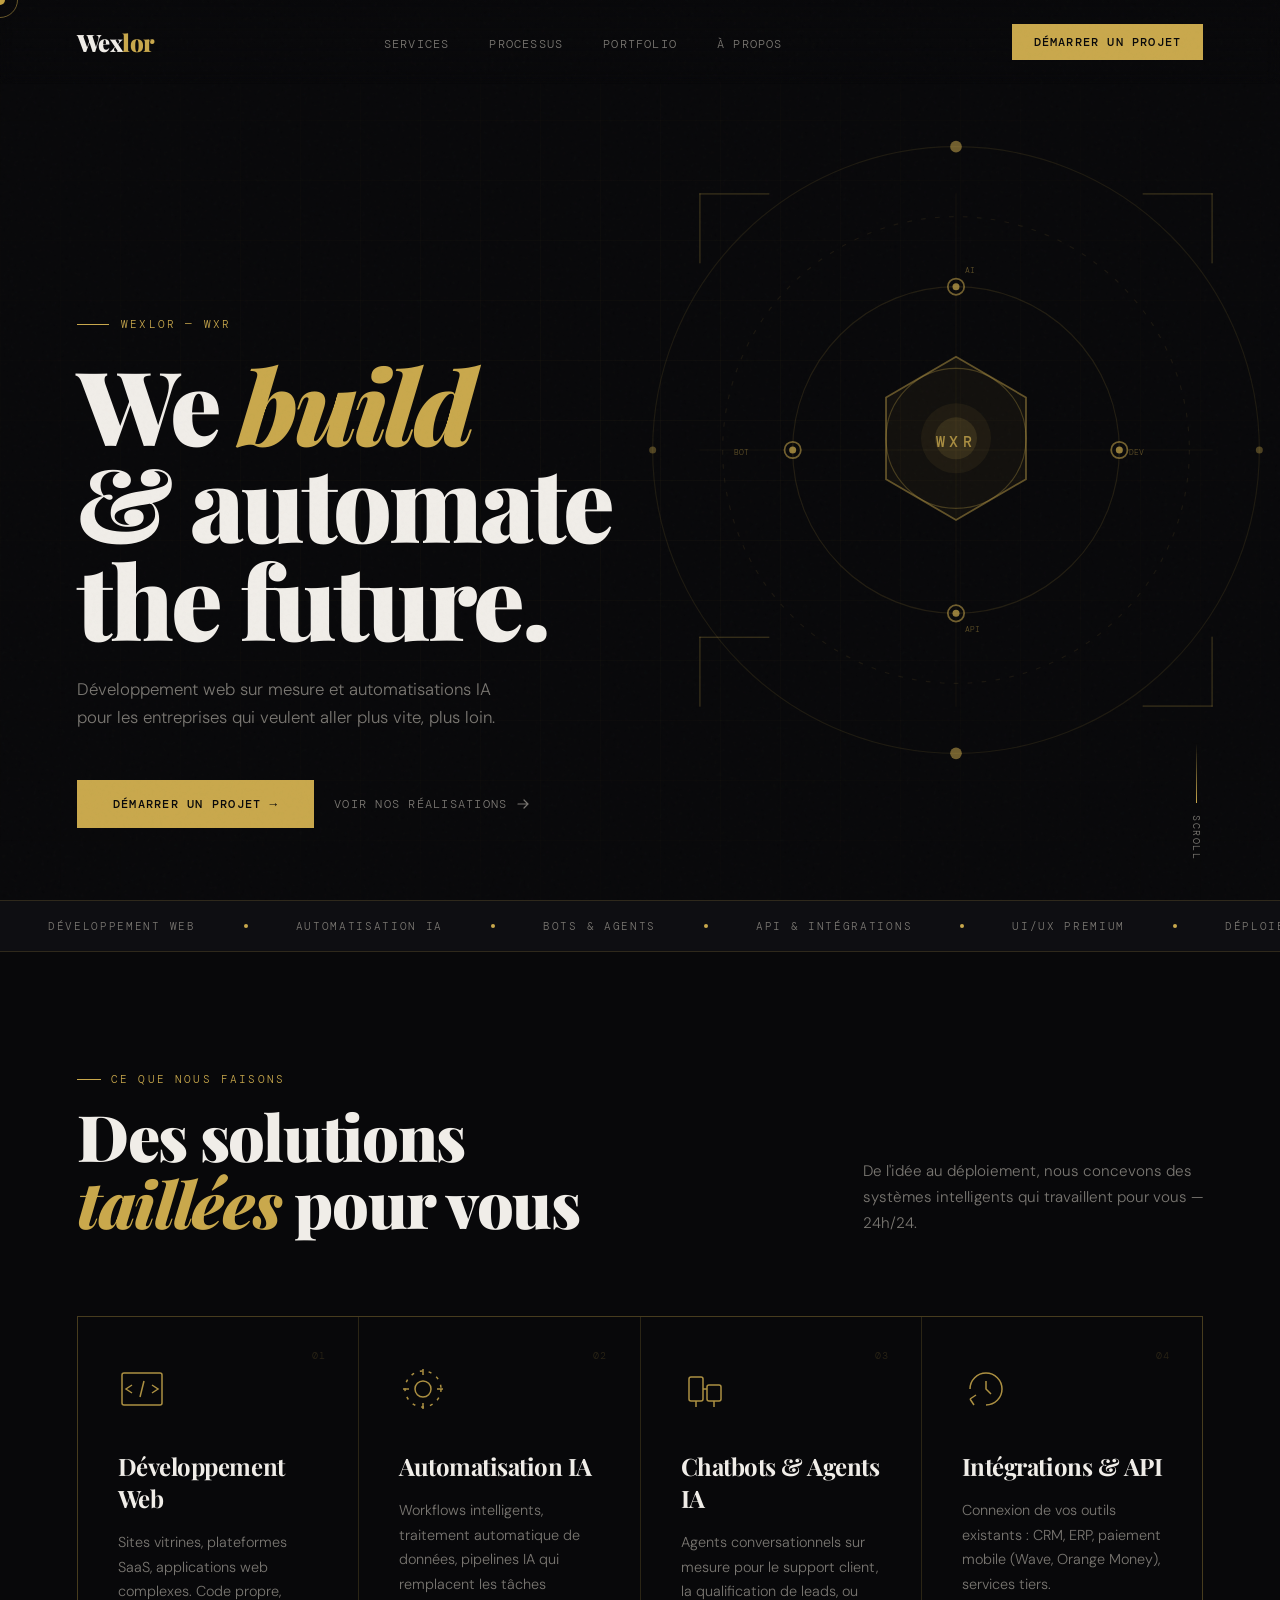
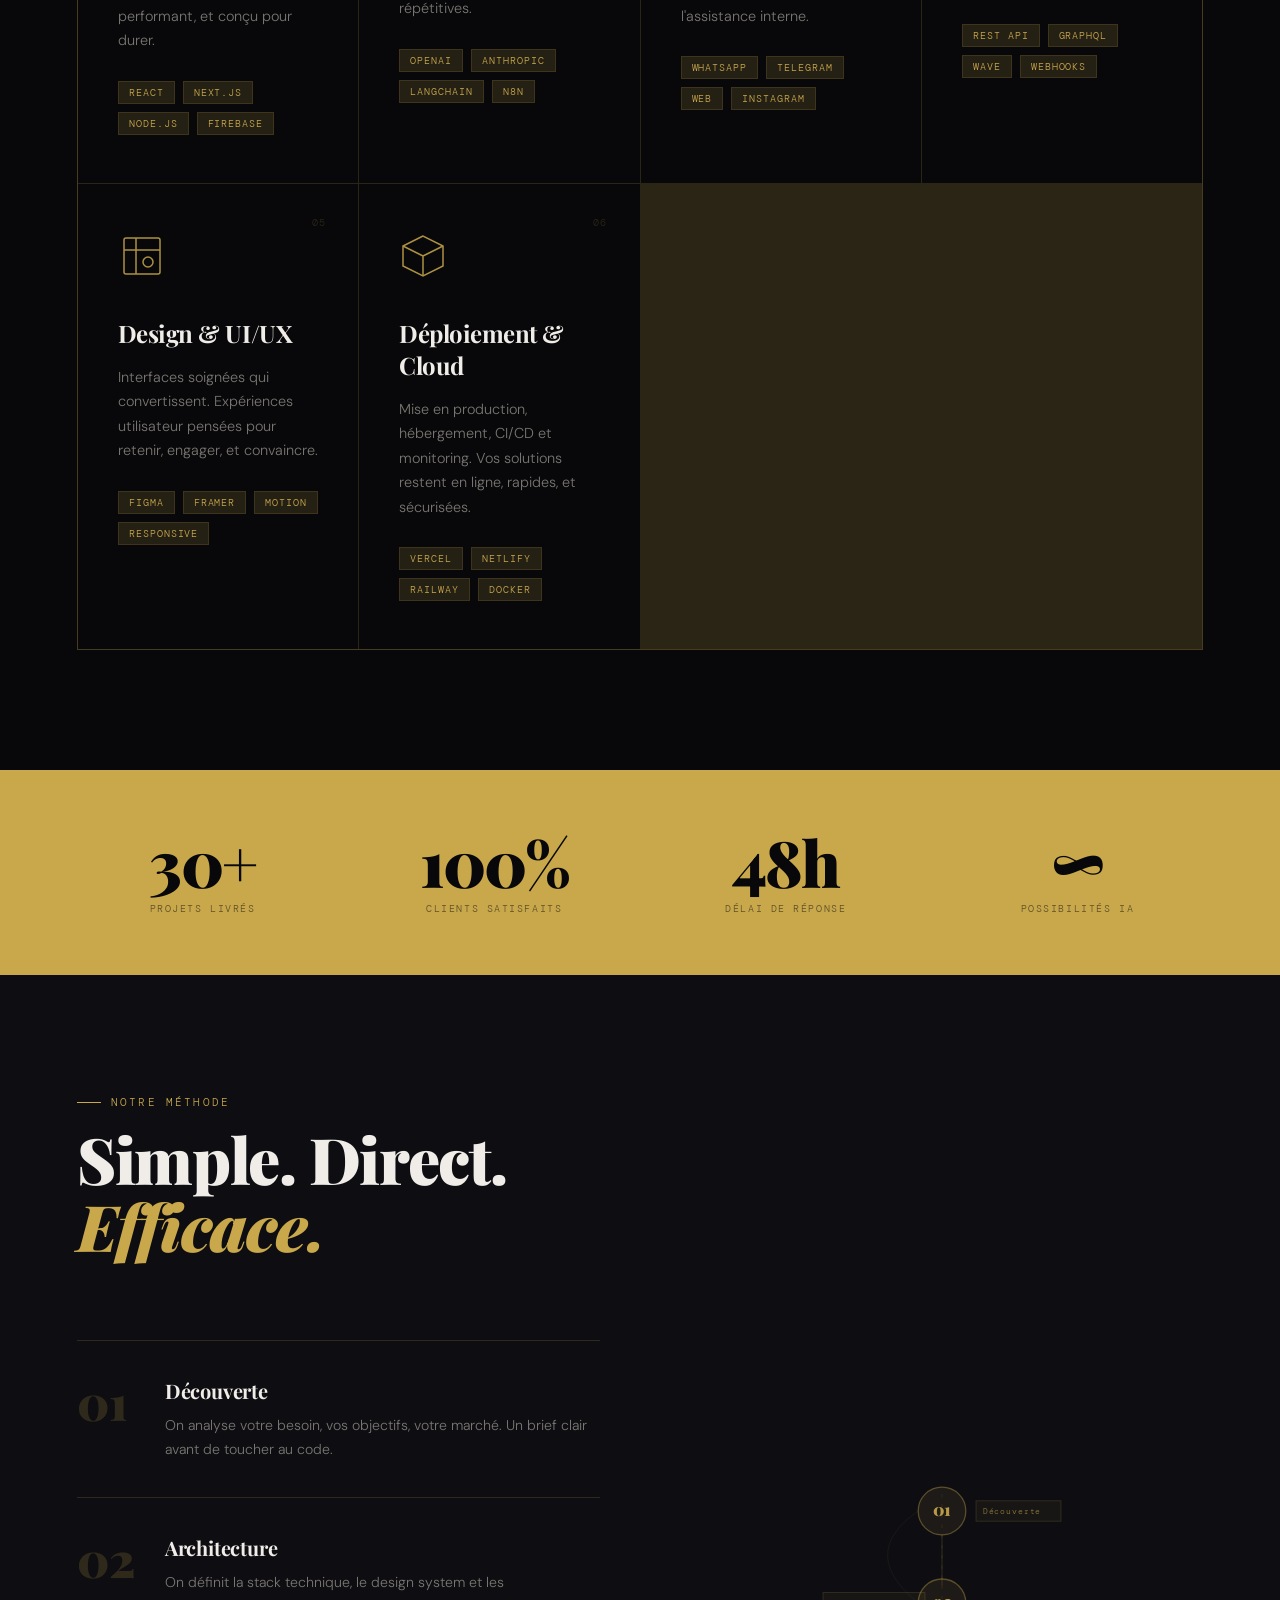
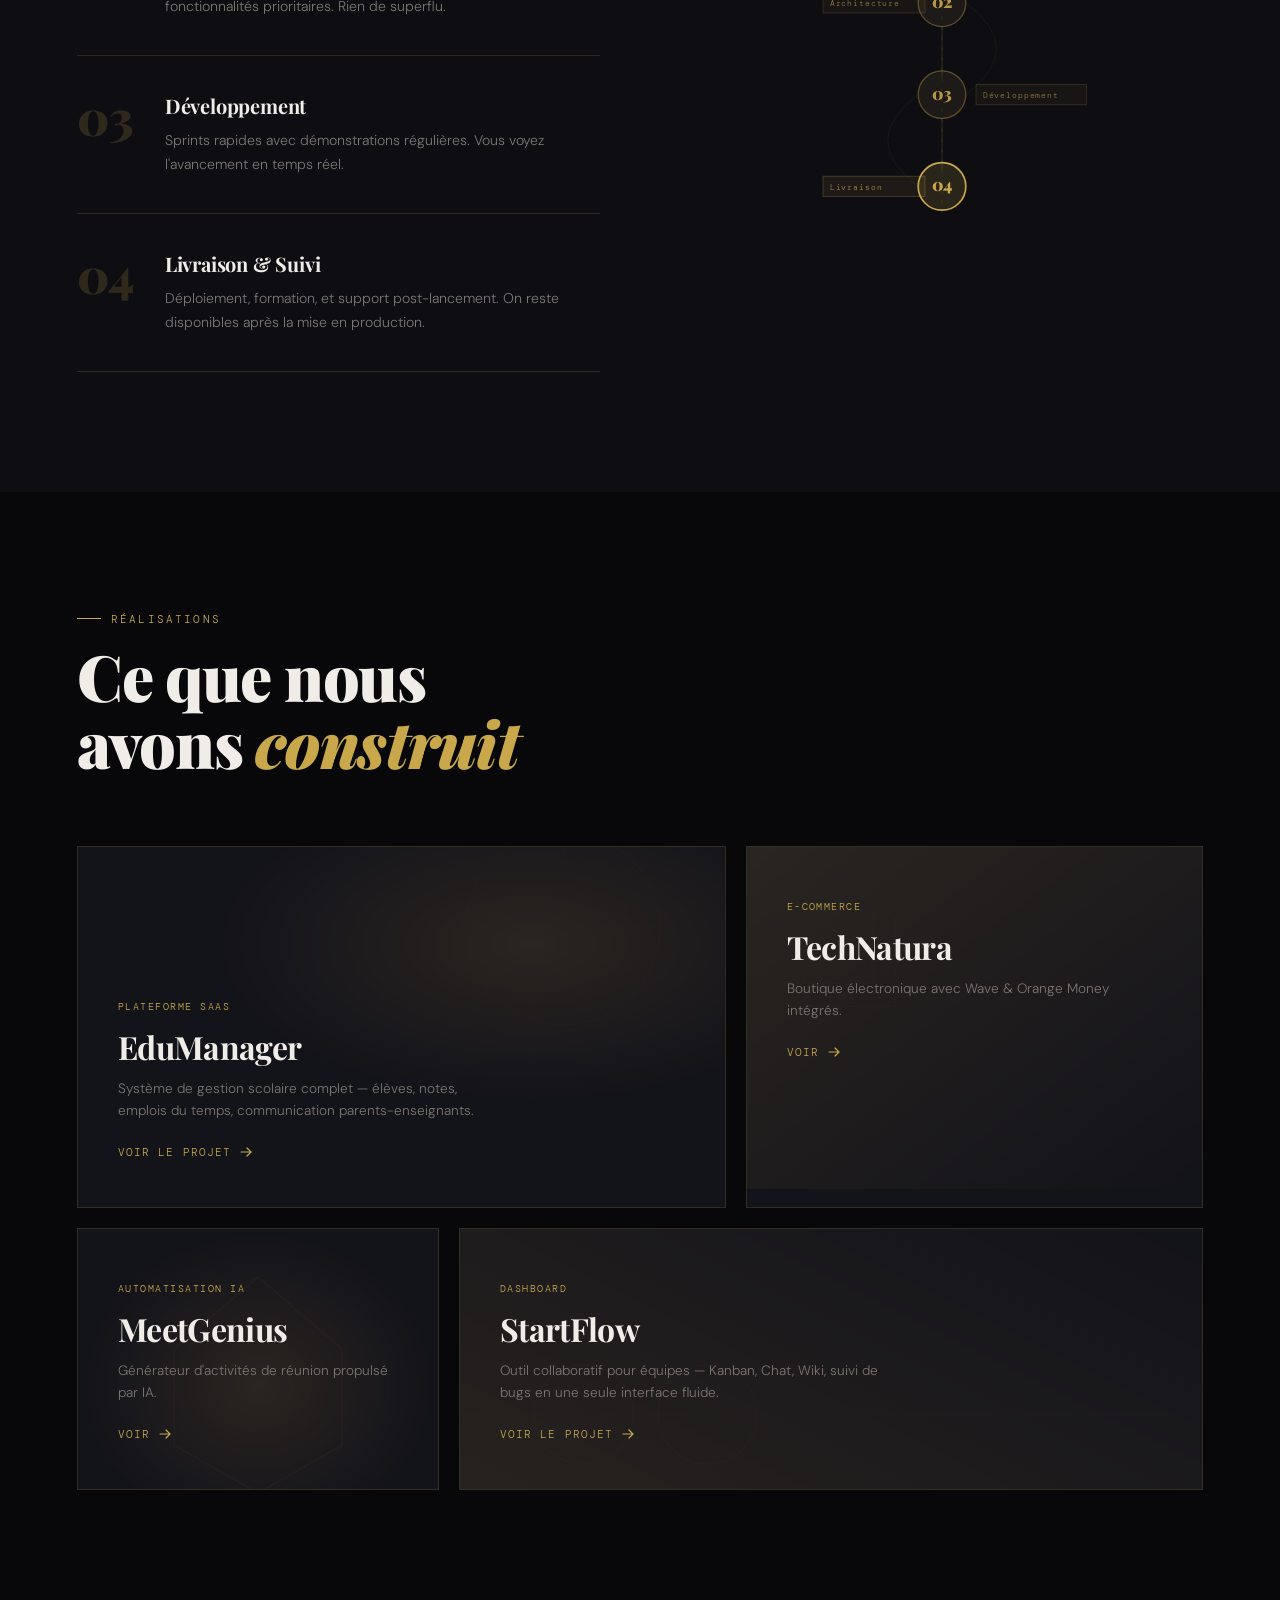
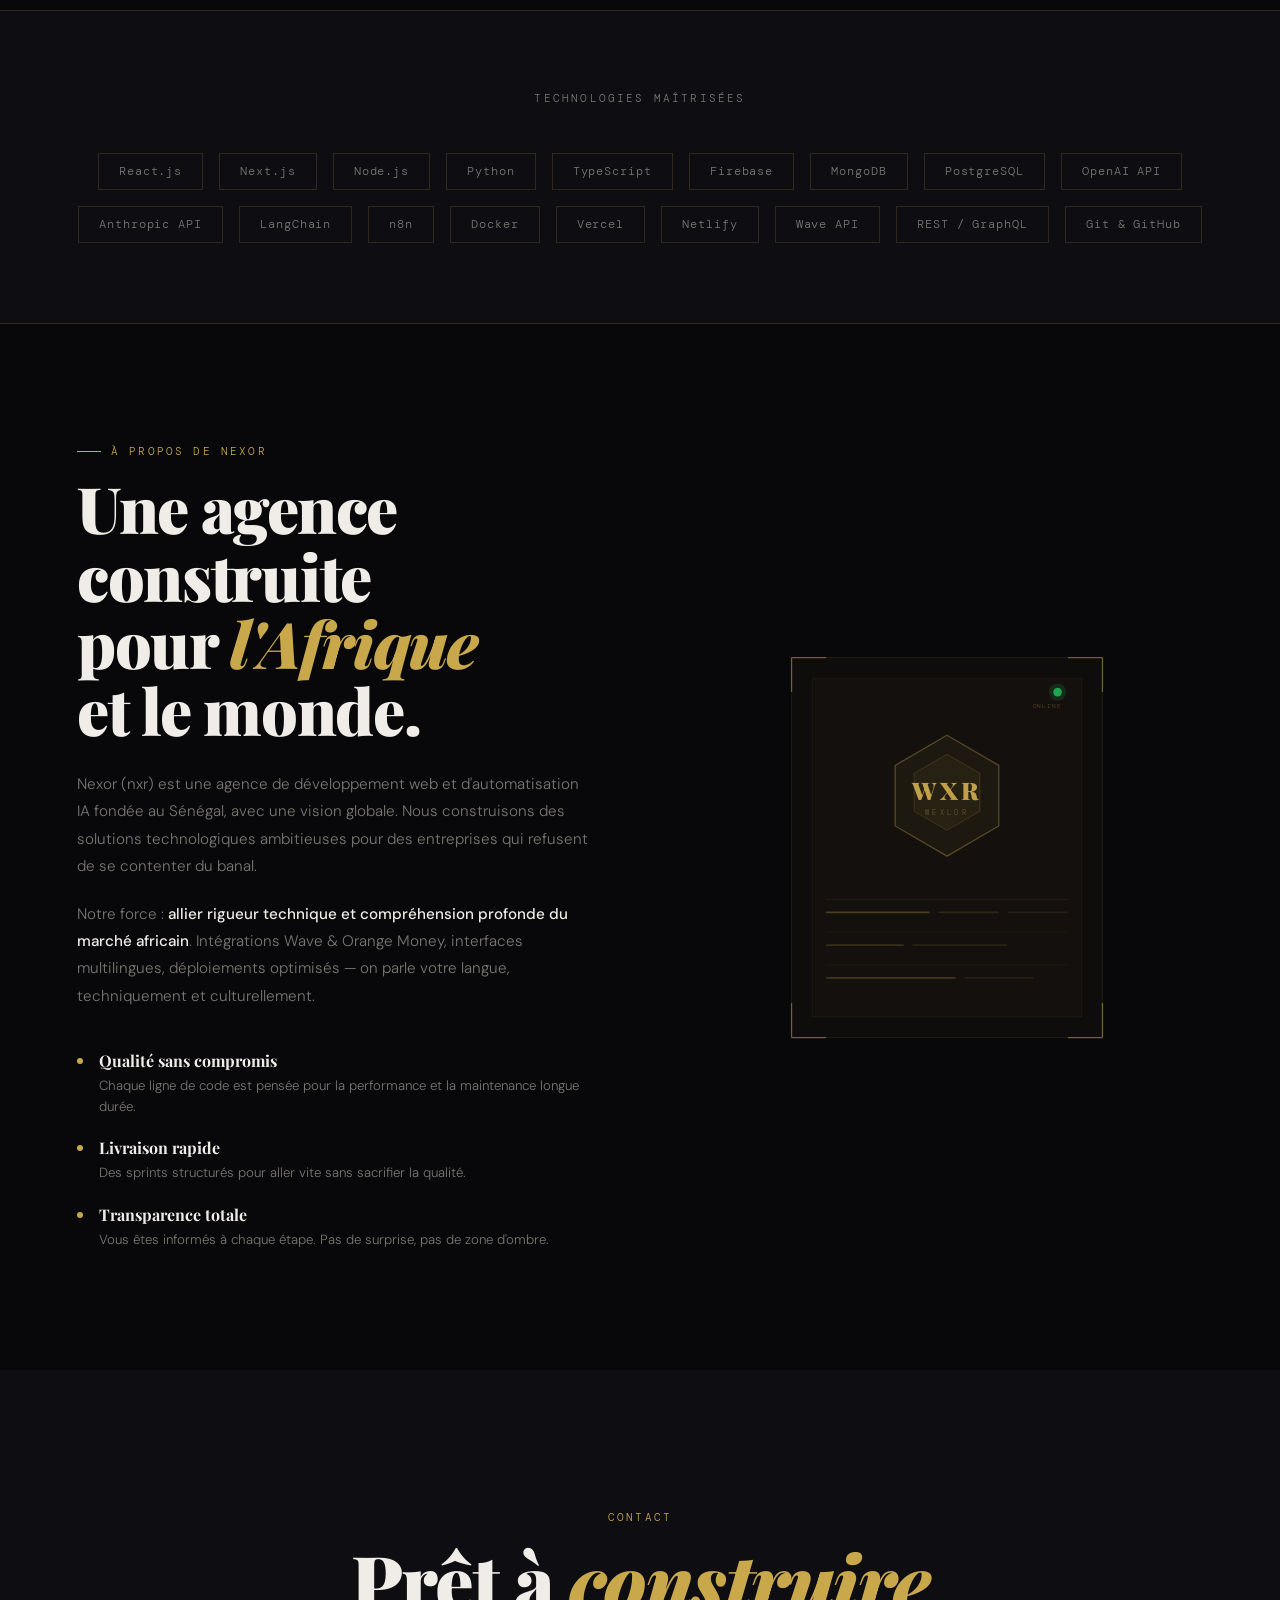
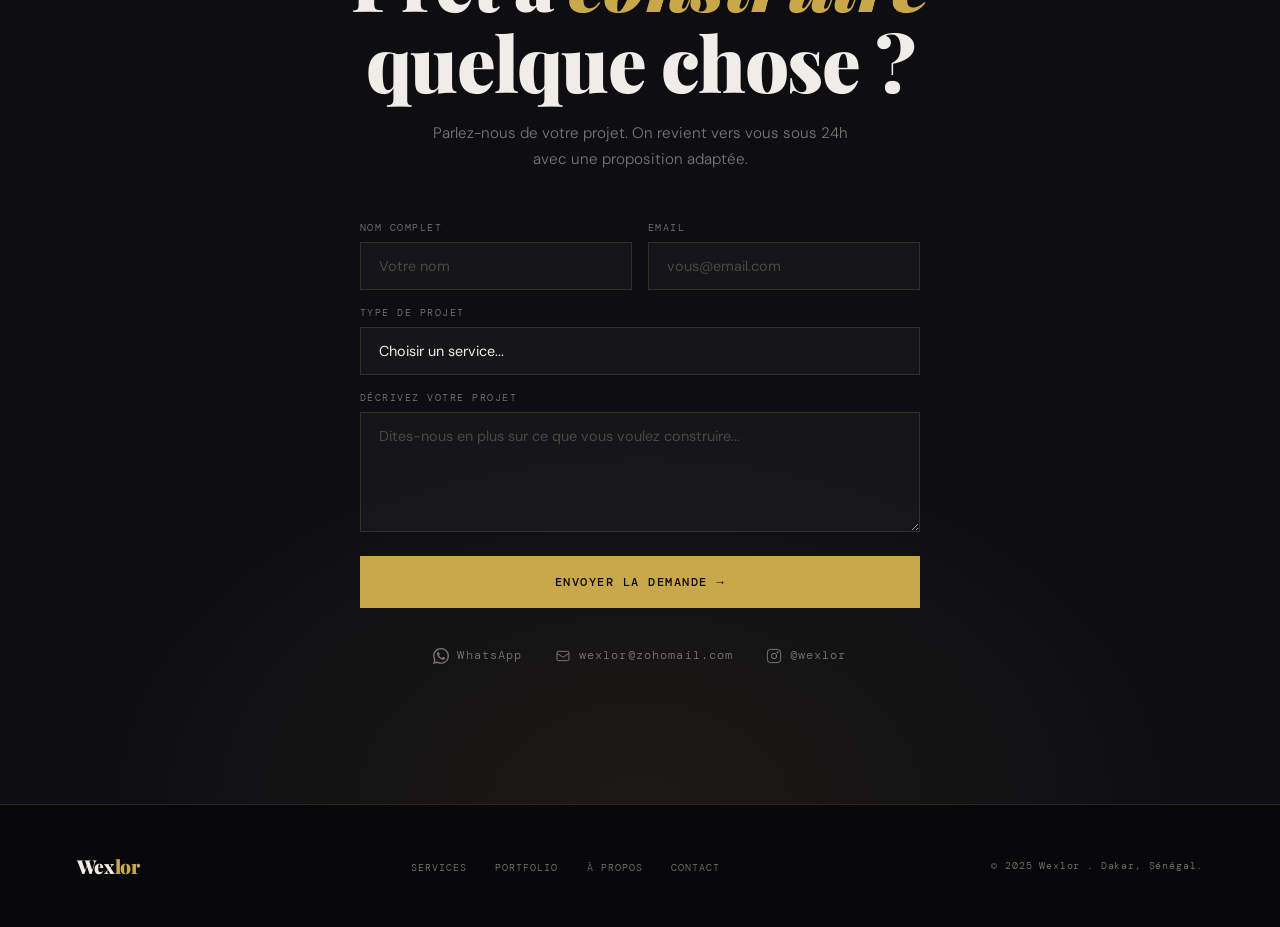
==== commit 0a8ef189: "nxr to wxr" ====
--- a/index.html
+++ b/index.html
@@ -1012,7 +1012,7 @@
       <circle cx="300" cy="290" r="30" fill="rgba(201,168,76,0.08)"/>
       <circle cx="300" cy="290" r="18" fill="rgba(201,168,76,0.15)"/>
       <!-- NXR text -->
-      <text x="300" y="297" text-anchor="middle" fill="rgba(201,168,76,0.9)" font-family="'DM Mono', monospace" font-size="13" letter-spacing="4" font-weight="500">NXR</text>
+      <text x="300" y="297" text-anchor="middle" fill="rgba(201,168,76,0.9)" font-family="'DM Mono', monospace" font-size="13" letter-spacing="4" font-weight="500">WXR</text>
     </g>
 
     <!-- Orbit nodes -->
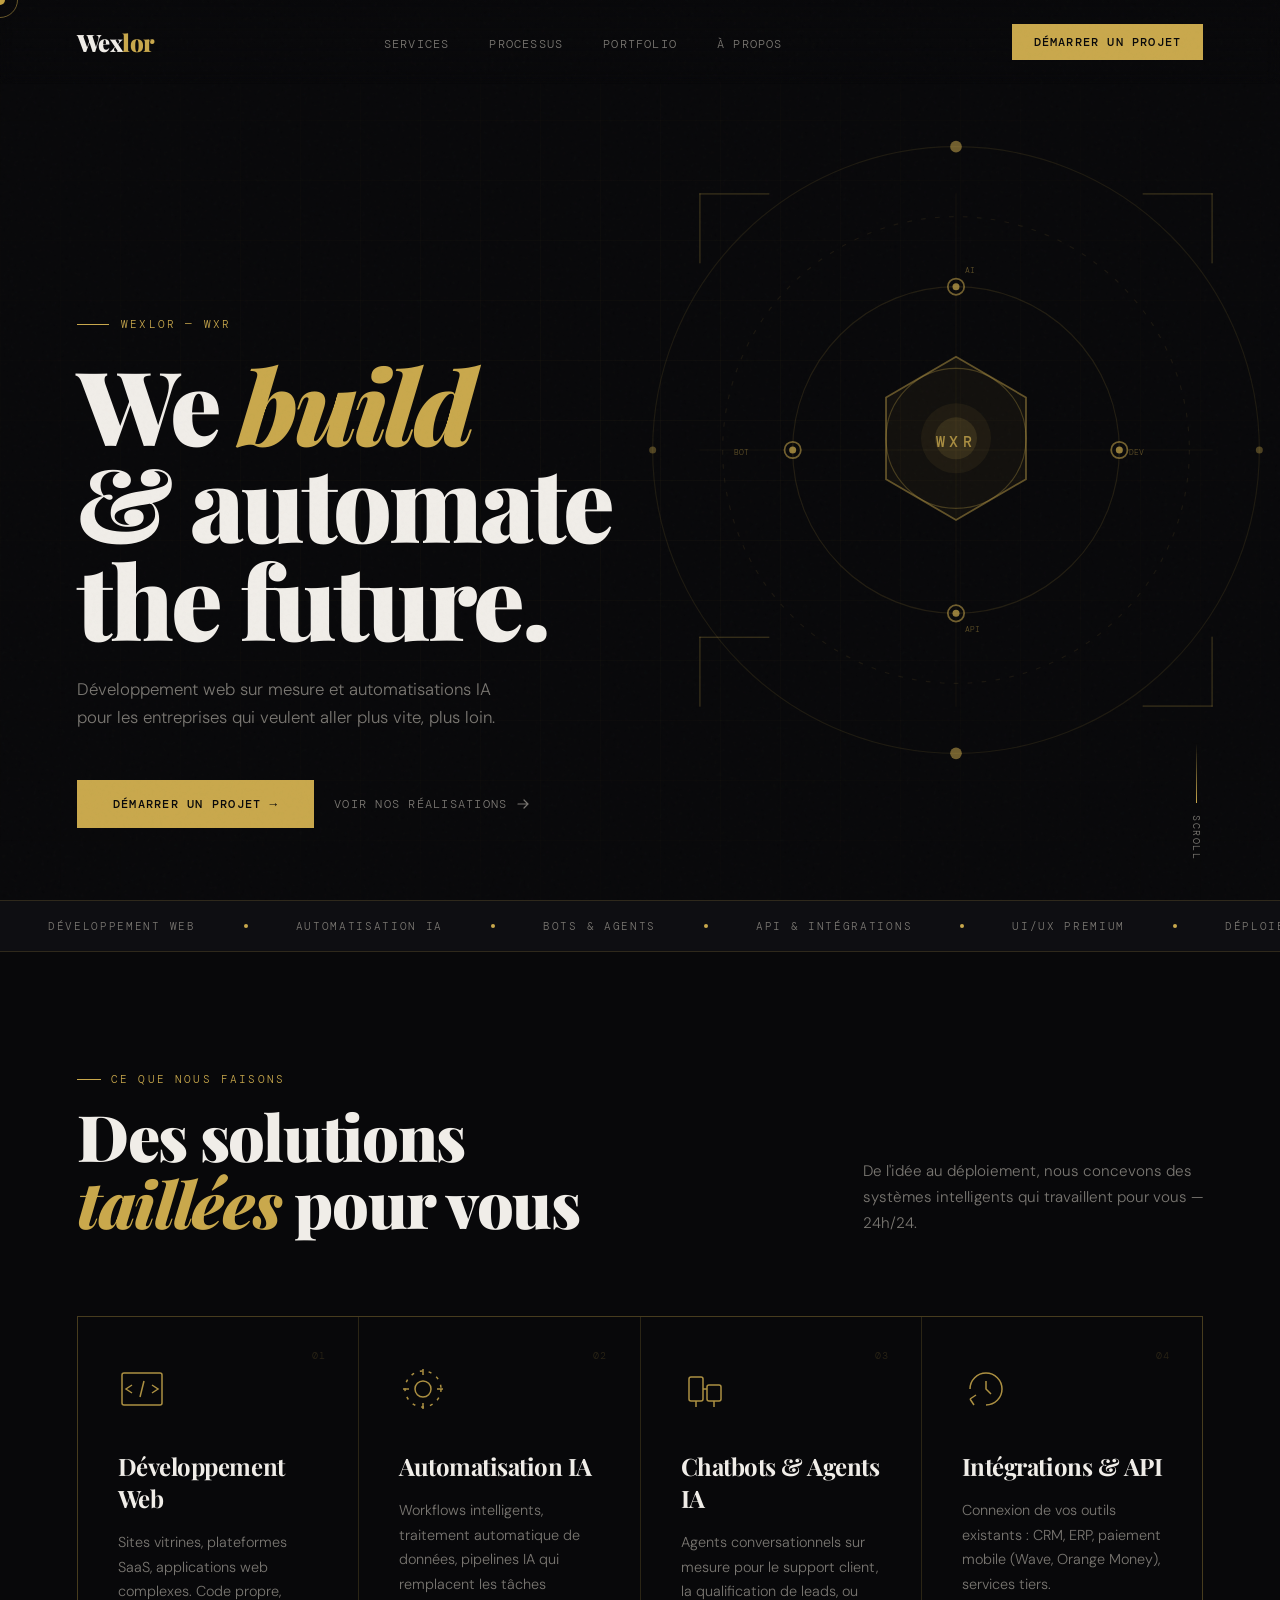
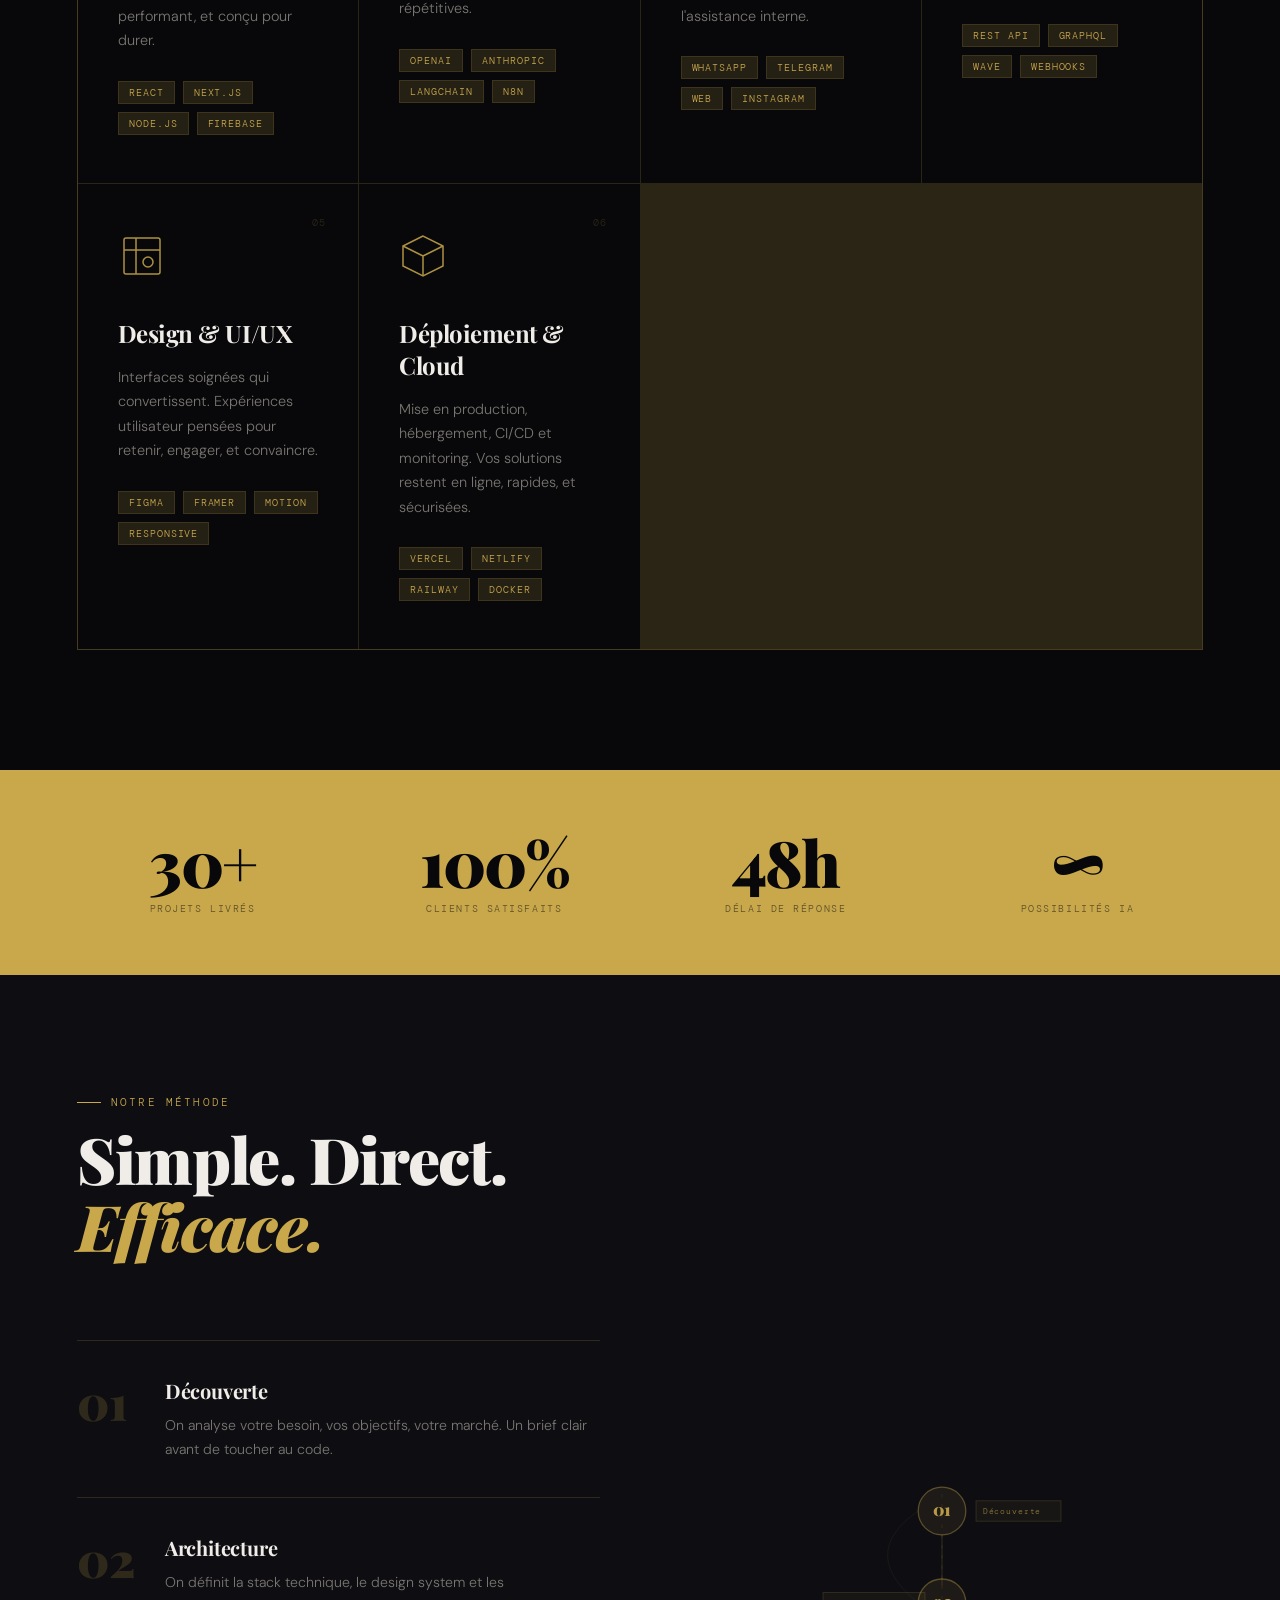
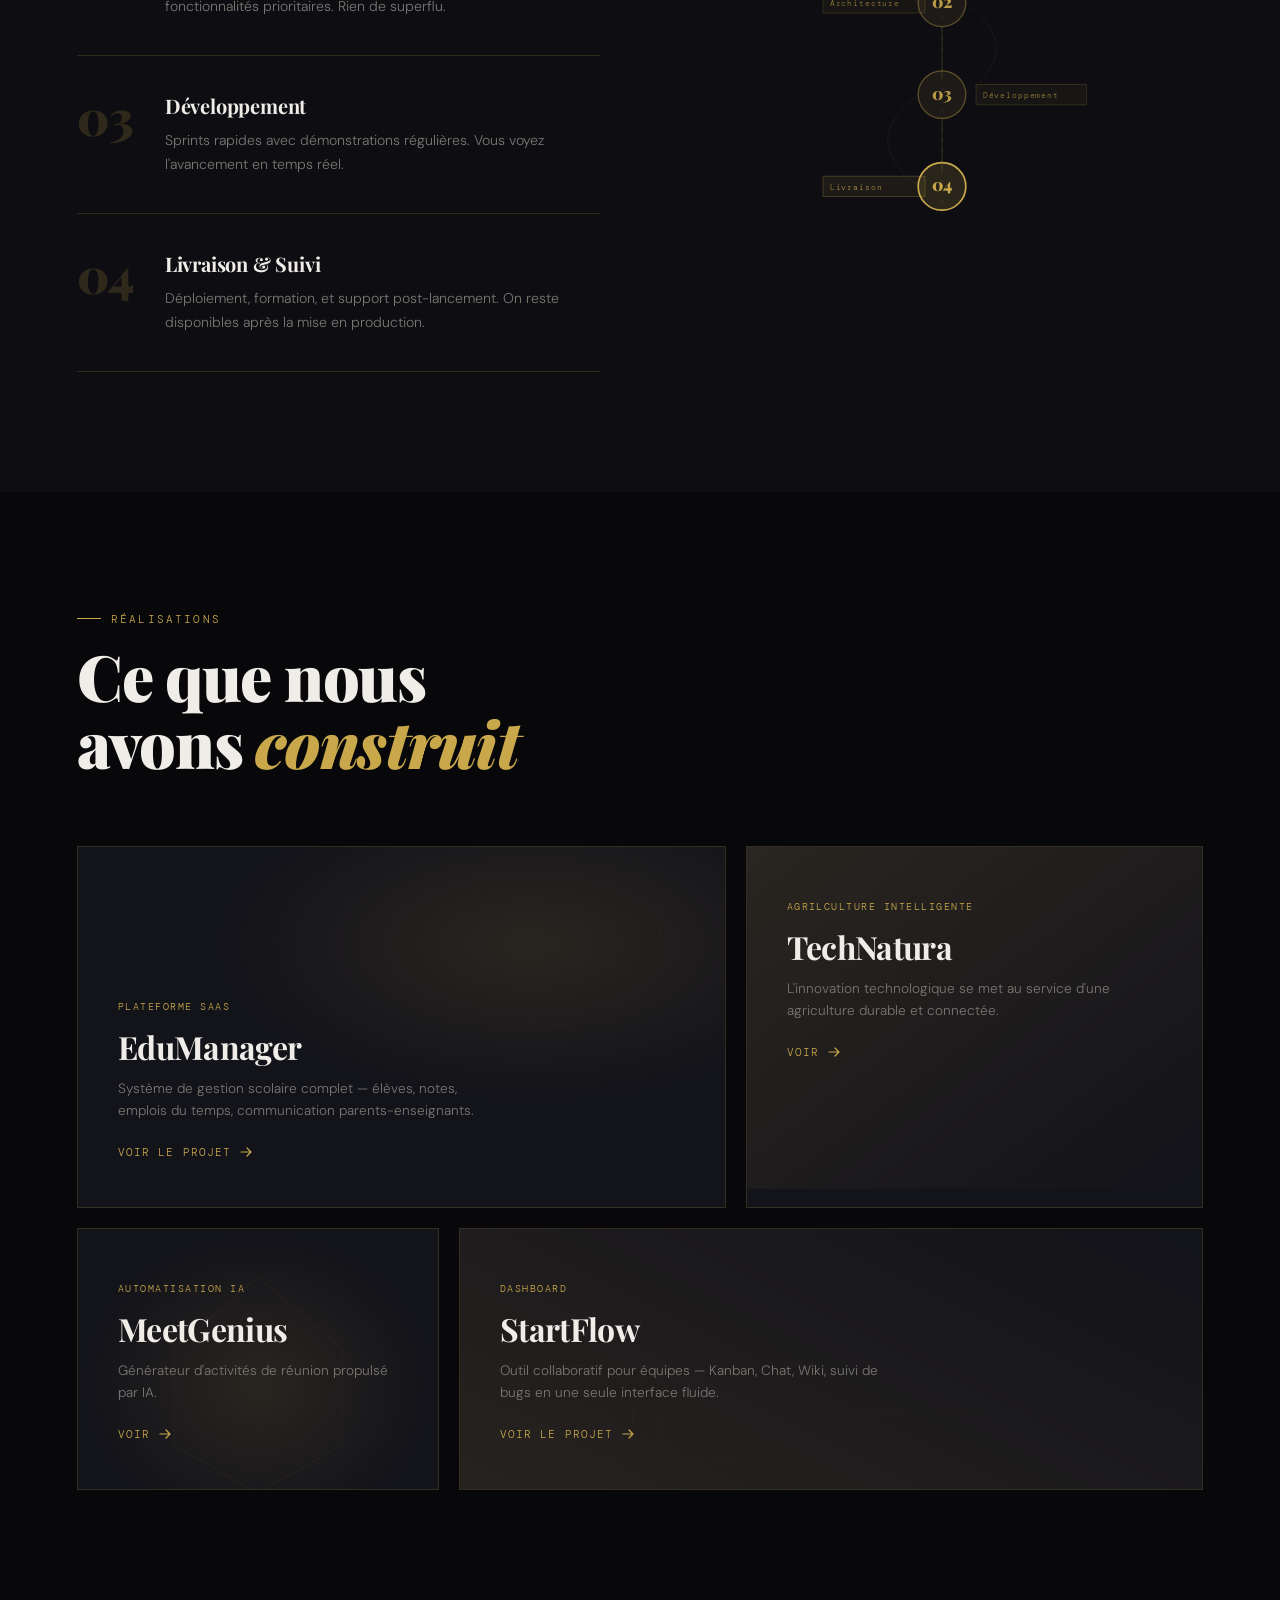
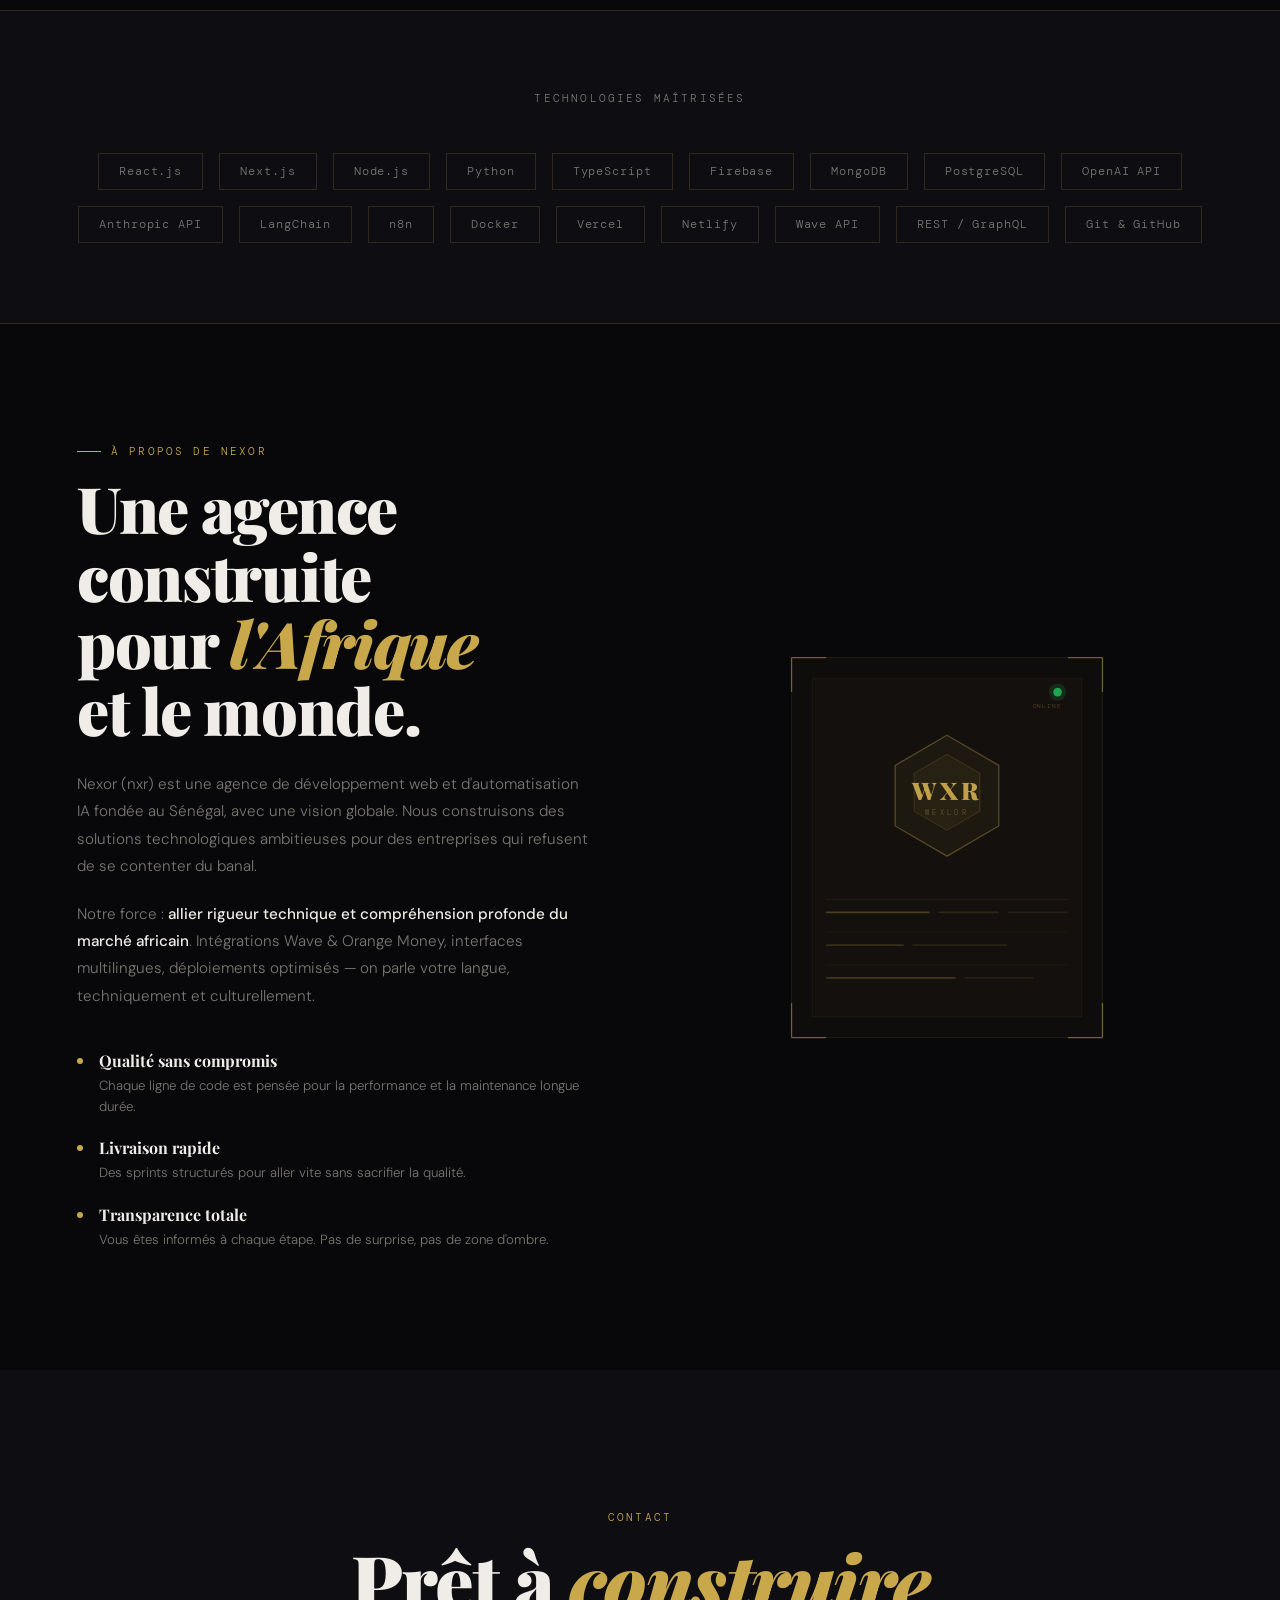
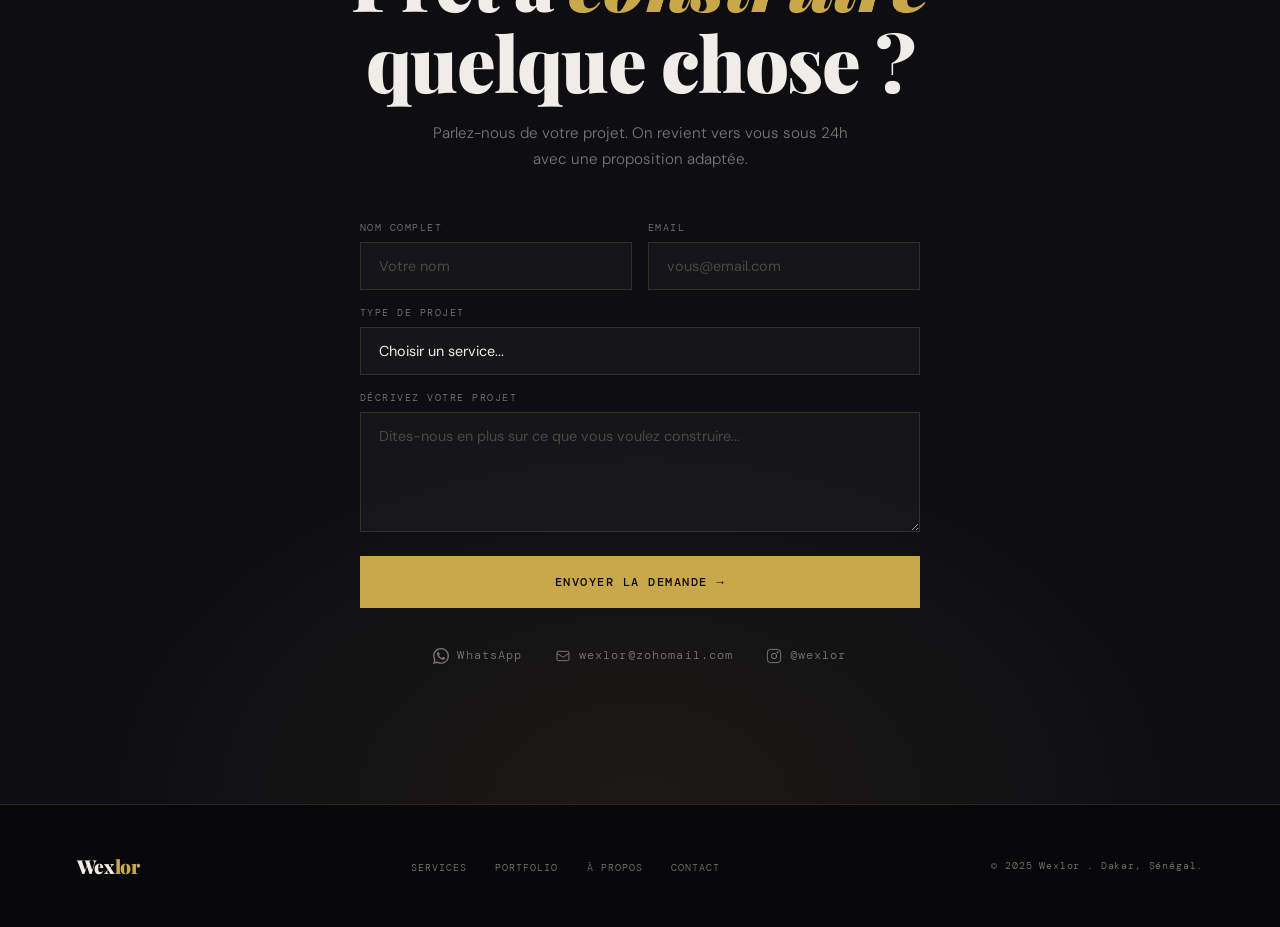
==== commit 300f928e: "Change project category to 'Agriculture intelligente' Updated project category and description for T" ====
--- a/index.html
+++ b/index.html
@@ -1329,10 +1329,10 @@
         <rect x="50" y="60" width="80" height="80" stroke="rgba(201,168,76,0.3)" stroke-width="1" fill="none"/>
       </svg>
       <div class="proj-inner">
-        <div class="proj-cat">E-commerce</div>
+        <div class="proj-cat">Agrilculture intelligente</div>
         <h3>TechNatura</h3>
-        <p>Boutique électronique avec Wave & Orange Money intégrés.</p>
-        <a href="#" class="proj-link">
+        <p>L'innovation technologique se met au service d'une agriculture durable et connectée.</p>
+        <a href="https://tech-natura.vercel.app/" class="proj-link">
             Voir 
          <svg width="14" height="14" viewBox="0 0 14 14" fill="none">
           <path d="M2 7h10M8 3l4 4-4 4" stroke="currentColor" stroke-width="1.2" stroke-linecap="round"/>
